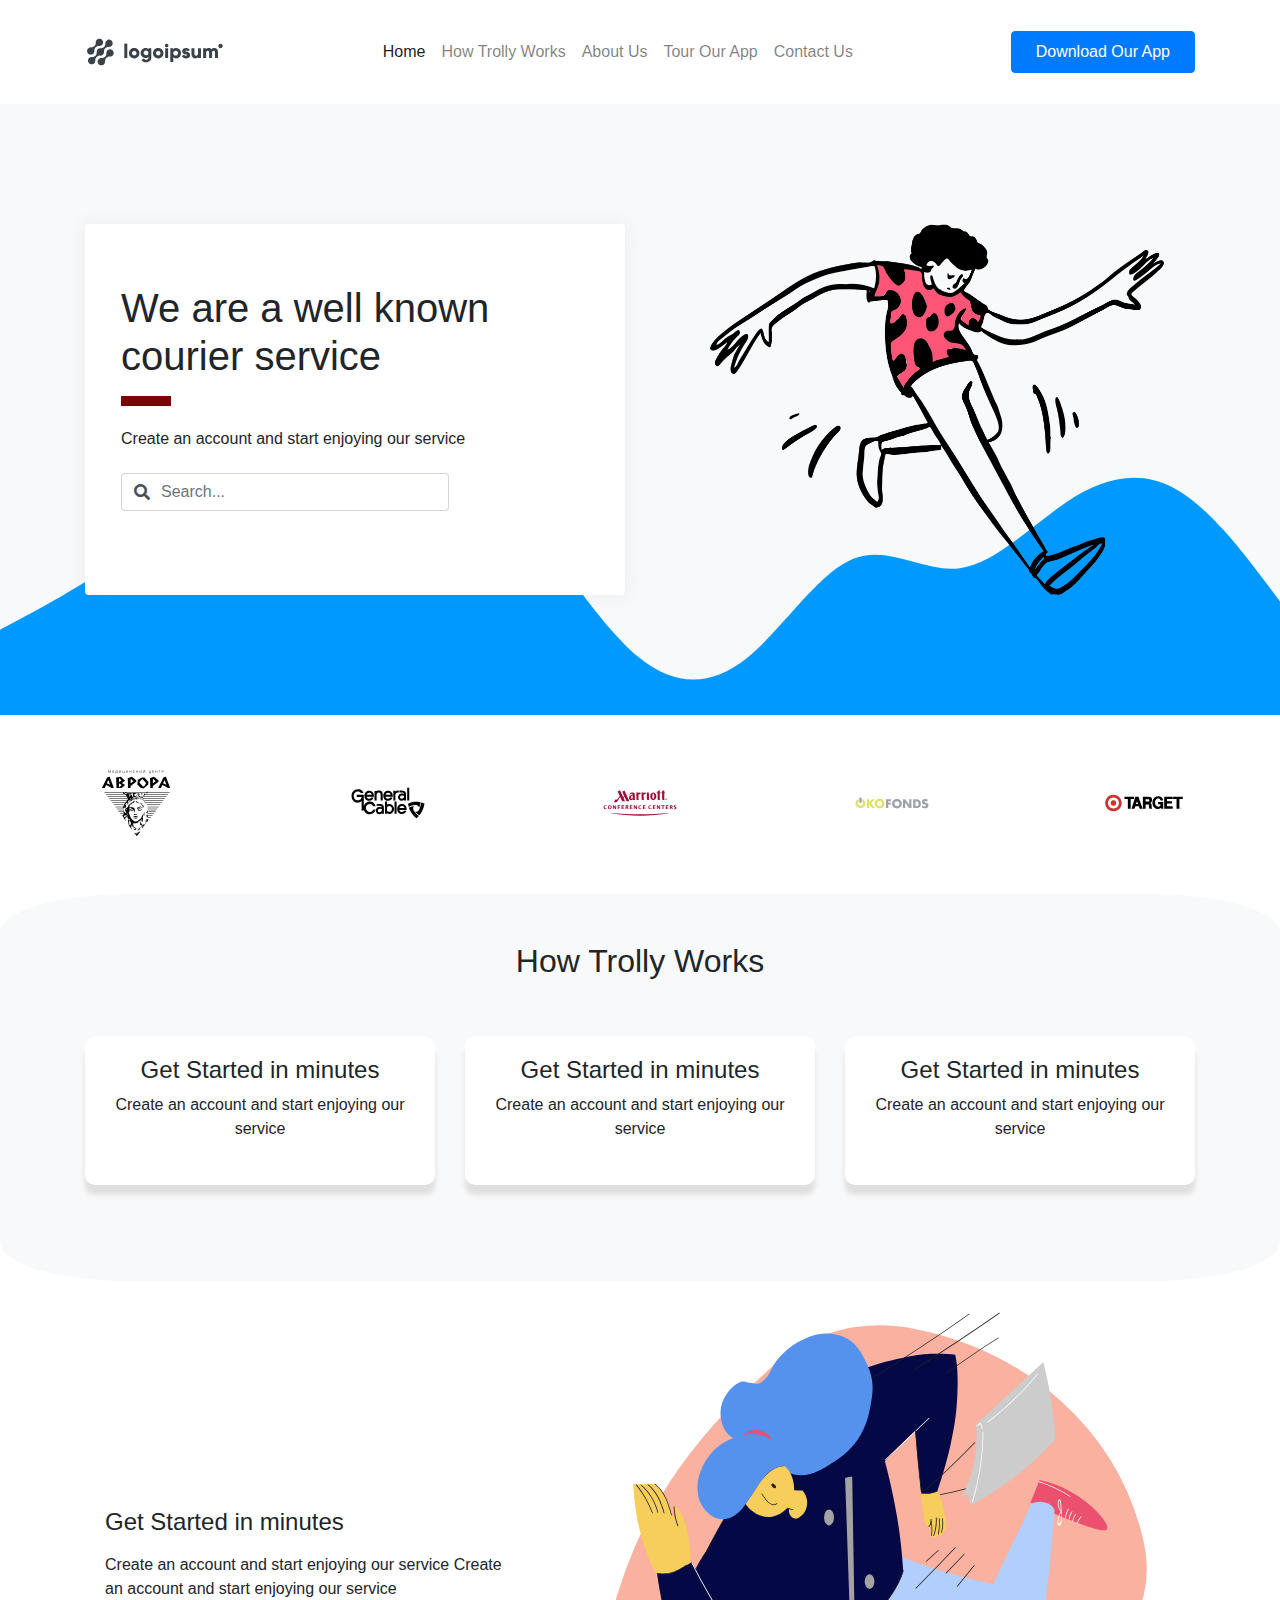
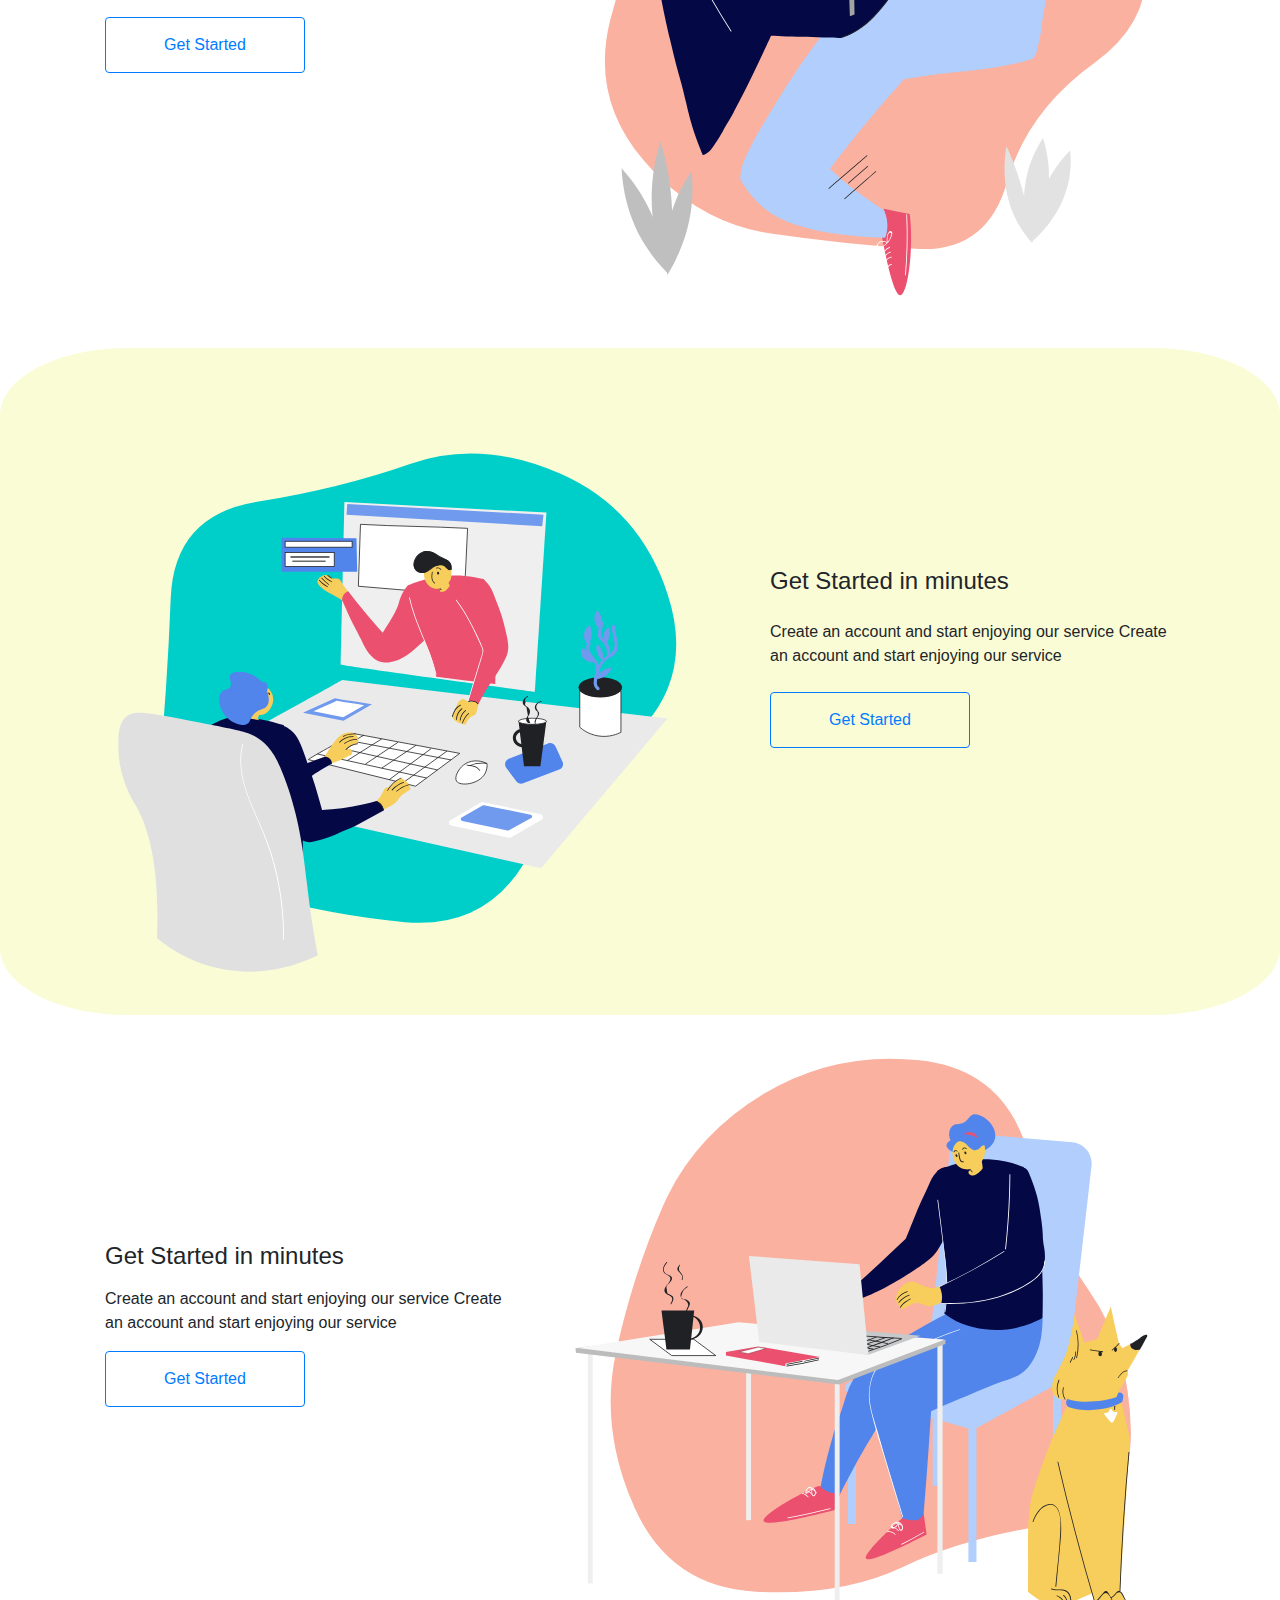
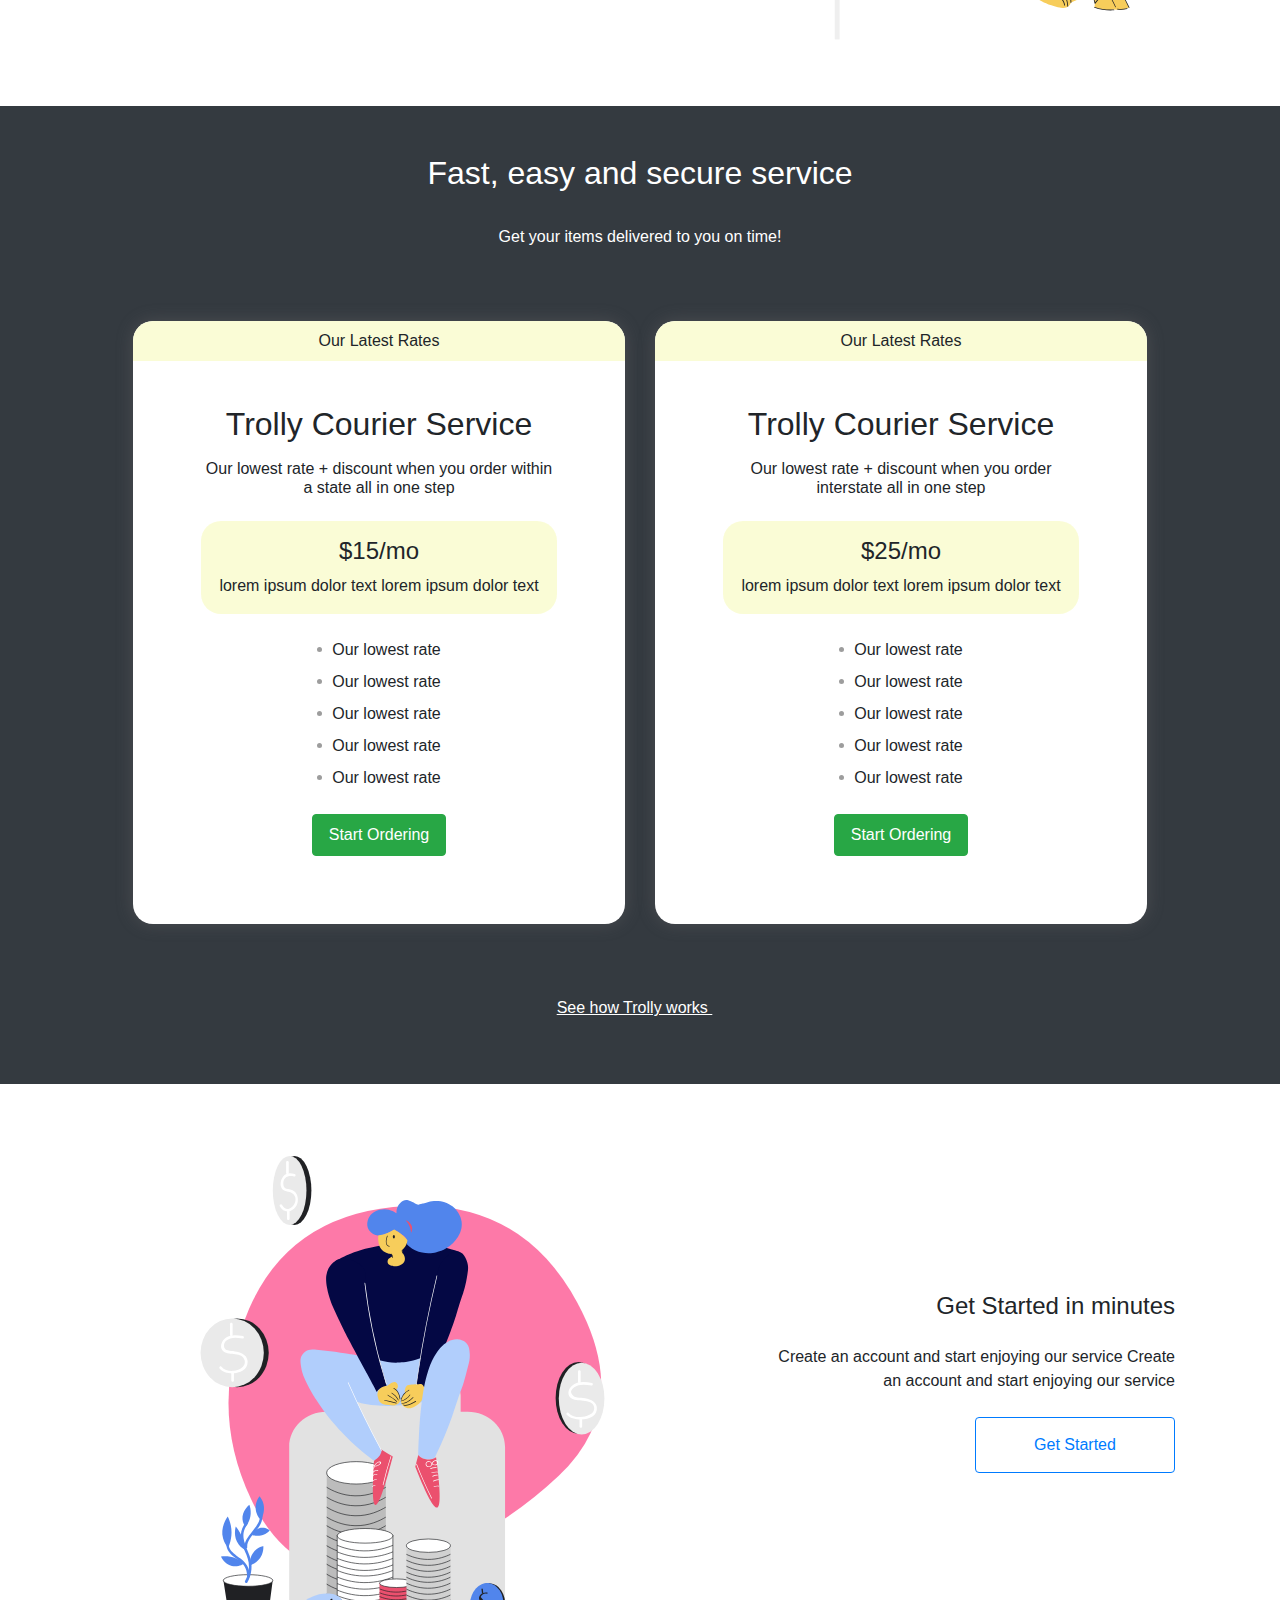
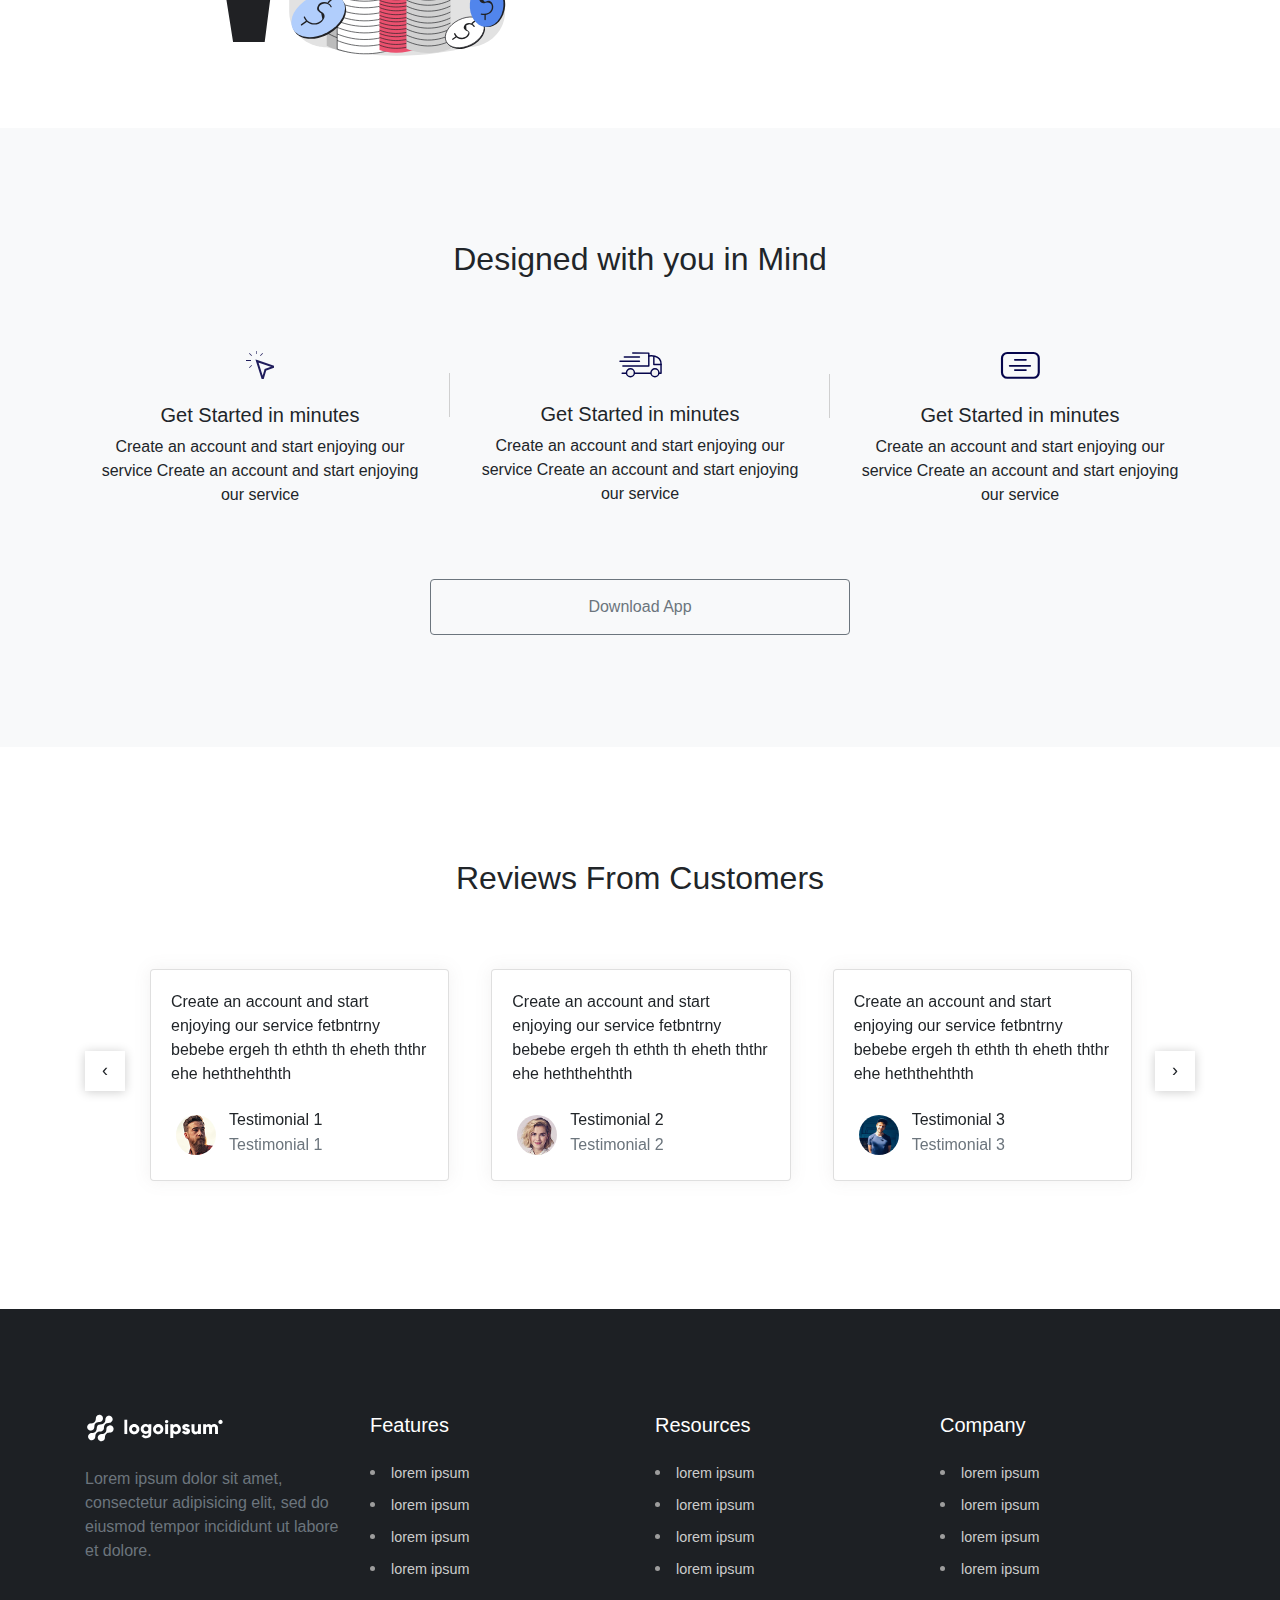
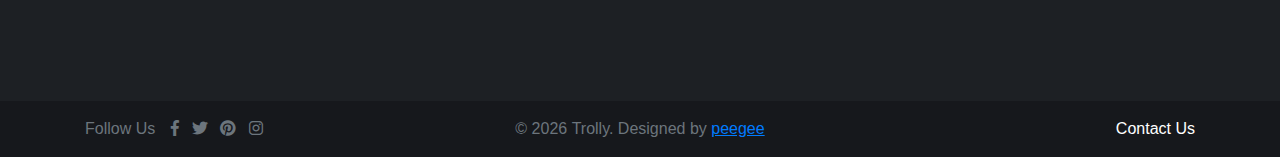
==== index.html @ 348a8e2a "first commit" ====
<!DOCTYPE html>
<html>
    <head>
        <title>
            Trolly
        </title>
        <link href="css/fontawesome5/css/all.css" type="text/css" rel="stylesheet">
        <link href="css/owl.carousel.css" type="text/css" rel="stylesheet">
        <link href="css/bootstrap/css/bootstrap.css" type="text/css" rel="stylesheet">
        <link href="css/style.css" type="text/css" rel="stylesheet">
        <style>




            section{
                padding: 7rem 0 7rem 0;
            }

            section.no-padding{
                padding: 7rem 0 7rem 0;
            }

            .no-padding-bottom{
                padding: 3rem 0 3rem 0;
            }

            .input-group-text{
                background: #fff;
                border-right: 0;
            }

            .input-group{
                width: 70%;
            }

            input[type='text']{
                border-left: 0;
                outline: none;
                padding-left: 0;
                
            }        
            input[type='text']:focus{
                box-shadow: none;
                outline: none;
                border-color: #ced4da;
            }       

            .lined{
                height: 10px;
                width: 50px;
                
                display: inline-block;
                background-color: rgb(121, 6, 6);
            }

            .info-bx .card{
                box-shadow: 0 10px 5px 0 rgb(130 122 122 / 20%);
                border-radius: 10px;
                /* box-shadow: 0 0 15px 0 rgb(29 25 0 / 20%); */
            }


            .sponsor-logo {
    width: 80px;
    height: 60px;
    border-radius: 50%;
    color: #fff;

    display: inline-block;
    text-align: center;
    line-height: 90px;
    position: relative;
    transition: all 0.5s;
}


.header-profile-user {
    height: 50px;
    width: 50px;
    background-color: rgba(255, 255, 255, 0.5);
    padding: 5px;
}

            .item-bx .item::after {
                content: "";
                height: 44px;
                width: 1px;
                position: absolute;
                right: 0;
                top: 22px;
                background-color: #d0d0d0;
            }

            .testimonial .card{
                box-shadow: 0 0 17px 0 rgb(130 122 122 / 10%);

            }


            .no-padding-everywhere{
                padding: 1rem 0 1rem 0;

            }




            .footer {
                background: #1d2024;
                padding: 6.5rem 0 0;
            }
            
            .bottom-footer{
                margin-top: 6.5rem;
                background: #16181c;

            }

            
            .footer .copyright{
                text-align: center;
                transition: all .2s ease;
            }

            .footer .copyright a{
                transition: all .2s ease;
                text-decoration: underline;

            }

            .bottom-footer .contact {
                text-align: right;
            }

            .bottom-footer .contact a {
                color: #fff;
            }

            .footer .footer-link {
                color: #ccc;
                position: relative;
                padding-left: 1rem;
                transition: all 0.3s;
                font-size: 0.9rem;
                font-weight: 300;
            }

            .footer .footer-link:hover {
                color: rgb(101, 221, 236);
                text-decoration: none;
                transition: all 0.3s;
            }

            .bottom-footer .social-link:hover{
                color: #fff;
                transition: all .2s ease;
            }

            .bottom-footer .social-link{
                transition: all .2s ease;
                color: #6c757d ;
            }

            .top-footer li:before {
                content: '';
                display: inline-block;
                width: 5px;
                height: 5px;
                border-radius: 50%;
                background-color: #9d9d9d;
                /* margin-right: 3px; */
                position: relative;
                bottom: 3px;
            }



                @media only screen and (max-width: 767px) {
                    section.no-padding{
                    padding: 5rem 0 5rem 0;
                } 

                .input-group{
                    width: 100%;
                }

                .bottom-footer .contact {
                    text-align: left;
                }

                .footer .copyright {
                    text-align: left;
                }

                
            }
            @media only screen and (max-width: 568px) {
                .item-bx .item::after {
                    content: none !important;
                }
            }


            .img-loop:hover{
                transform: scale(1.12) ;
                transition: all .3s ease;

            }

            /* .img-loop:hover img{
                box-shadow: 0 0 17px 0 rgb(130 122 122 / 10%);


            } */

            .img-loop{
                transition: all .3s ease;
            }


            .testimonial .owl-nav .owl-prev , 
            .testimonial .owl-nav .owl-next {    
                position: absolute;
    top: 50%;
    /* width: calc(var(--swiper-navigation-size) / 44 * 27); */
    /* height: var(--swiper-navigation-size); */
    /* margin-top: calc(0px - (var(--swiper-navigation-size) / 2)); */
    z-index: 10;
    cursor: pointer;
    display: flex;
    align-items: center;
    justify-content: center;
    /* color: var(--swiper-navigation-color, var(--swiper-theme-color)); */

            }


            .testimonial .owl-nav .owl-next span, .testimonial .owl-nav .owl-prev span {
    font-size: 18px;
}
.testimonial .owl-nav .owl-prev {
    left: 0px;
    transition: left 300ms ease-out;
}
.testimonial .owl-nav .owl-next {

    right: 0px;
    transition: right 300ms ease-out;


}

.testimonial .owl-nav .owl-prev , 
.testimonial .owl-nav .owl-next {
    top: 40%;
    margin-top: 0;
    background: #fff;
    height: 40px;
    width: 40px;
    z-index: 2;
    border: solid 1px #d0d0d0;
    border-radius: 2px solid #333;
    box-shadow:  0 1px 10px 0 rgba(0, 0, 0, 0.2);
    /* box-shadow: 0 0 17px 0 rgb(130 122 122 / 20%); */

}

.owl-carousel .owl-next:focus, 
.owl-carousel .owl-prev:focus{
    outline: none;
    border: 0;
}
.testimonial .owl-carousel .owl-nav button.owl-prev:focus span, 
.testimonial .owl-carousel .owl-nav button.owl-next:focus-visible span,  
.testimonial .owl-carousel button.owl-dot:focus {
    outline: none;
    border: 0;
}


            .arrow-link:hover span i {
              left: 10px;
              opacity: .7;
              }
            
            .arrow-link span i {
              -webkit-transition: .3s all ease;
              -o-transition: .3s all ease;
              transition: .3s all ease;
              position: relative;
              left: 0; 
              font-size: 12px;
              opacity: 0;
              /* justify-items:; */
	          }



              .h-14 {
                  
                  
    height: 3.5rem;
}
        </style>
    </head>
    <body >

        <nav class="navbar navbar-expand-lg navbar-light text-black z-10 py-2 transition-header ease-linear duration-300 absolute top-0 left-0 bg-white" id="ftco-navbar">
            <div class="container d-flex justify-content-between">
                <div>
                    <div class="">
                        <a href="index.html">
                            <img src="img/logo/logo1.svg" class="img-fluid">
                        </a>
                    </div>

                </div>
                
                <button class="navbar-toggler js-fh5co-nav-toggle fh5co-nav-toggle" type="button" data-toggle="collapse" data-target="#ftco-nav" aria-controls="ftco-nav" aria-expanded="false" aria-label="Toggle navigation">
                    <span class="fa fa-bars"></span>
                </button>
                <div class="collapse navbar-collapse " id="ftco-nav">
                   <!-- <div class="""> -->
                        <ul class="navbar-nav pt-3 pt-lg-0 mx-auto " >
                            <li class="nav-item w-full text-center py-2 lg:w-auto lg:ml-8 lg:text-left">
                                <a class="py-4 font-bold nav-link active" href="">Home</a>
                            </li>
                            <li class="nav-item w-full text-center py-2 lg:w-auto lg:ml-8 lg:text-left">
                                <a class="py-4 font-bold nav-link" href="">How Trolly Works</a>
                            </li>
                            <li class="nav-item w-full text-center py-2 lg:w-auto lg:ml-8 lg:text-left">
                                <a class="py-4 font-bold nav-link" href="about.html">About Us</a>
                            </li>
                            <li class="nav-item w-full text-center py-2 lg:w-auto lg:ml-8 lg:text-left">
                                <a class="py-4 font-bold nav-link" href="">Tour Our App</a>
                            </li>
                            <!-- <li class="nav-item w-full text-center py-2 lg:w-auto lg:ml-8 lg:text-left">
                                <a class="py-4 font-bold nav-link" href="https://peegee-twitter.netlify.app">Blog</a>
                            </li> -->
                            <li class="nav-item w-full text-center py-2 lg:w-auto lg:ml-8 lg:text-left">
                                <a class="py-4 font-bold nav-link" href="">Contact Us</a>
                            </li>
                        </ul>
                    <!-- </div>  -->
                    <div class="d-none d-lg-block" id="ftco-nav2">
                        <ul class="navbar-nav flex pt-3 pt-lg-0">
                           
                            <li class="nav-item w-full text-center py-2 lg:w-auto lg:ml-8 lg:text-left">
                                <a class="py-2 px-4 font-bold btn btn-primary" href="">Download Our App</a>
                            </li>
                            
                        
                        </ul>
                    </div>
                </div>
                
                
            </div>
        </nav>

        <section class="bg-light no-padding" style="background: url('img/wave1.svg') no-repeat center bottom;">
            <div class="container h-100" >
                <div class="row d-flex align-items-center justify-content-center ">
                    <div class="col-lg-6 col-md-7 col-sm-12 ">
                        <div class="card h-100 border-0 p-3" style="box-shadow: 0 0 17px 0 rgb(130 122 122 / 10%);  ">
                            <div class="card-body mb-5 ">
                                <h1 class="mt-4 mb-3">
                                    We are a well known courier service
                                </h1>
                                <span class="lined mb-3"></span>
                                <p class="mb-4 h6">
                                    Create an account and start enjoying our service
                                </p>
                                <form method="get" class="">
                                    <div class="input-group">
                                        <div class="input-group-prepend">
                                            <span class="input-group-text">
                                                <i class="fa fa-search"></i>
                                            </span>
                                        </div>
                                        <input type="text" class="form-control kt-quick-search__input" placeholder="Search...">
                                        <!-- <div class="input-group-append">
                                                <span class="input-group-text">
                                                <i class="fa fa-cancel kt-quick-search__close" style="display: none;"></i>
                                            </span> -->
                                    </div>
                                </form>
                            </div>
                        </div>
                    </div>
                    <div class="col-lg-6 col-md-5 col-sm-12 d-none d-lg-block">
                        <div class="pl-4">
                            <img src="img/groovy.png" class="img-fluid">
                        </div>
                    </div>
                </div>
            </div>
            <!-- <div class="wave">
                <img src="img/wave1.svg" class="img-fluid">
            </div> -->
        </section>

        <section class="no-padding-bottom">
            <div class="container-fluid">
                <div class="sponsor owl-carousel owl-theme text-center">

                    <div class="item">
                        <!-- <div class="card h-100 border-0"> -->
                            <!-- <div class="card-body "> -->
                                <div class="sponsor-logo mb-3">
                                    <img src="img/sponsor-logo/avrora-3.svg"  class="img-fluid">
                                </div>
                                <!-- <p class="mb-4">
                                    Create an account and start enjoying our service
                                </p> -->
                            <!-- </div> -->
                        <!-- </div>                     -->
                    </div>


                    <div class="item">
                        <div class="sponsor-logo mb-3">
                            <img src="img/sponsor-logo/general-cable.svg" class="img-fluid">
                        </div>
                    </div>
                    <div class="item">
                        <div class="sponsor-logo mb-3">
                            <img src="img/sponsor-logo/marriott-conference-centers-1.svg" class="img-fluid">
                        </div>
                    </div>
                    <div class="item">
                        <div class="sponsor-logo mb-3">
                            <img src="img/sponsor-logo/okofonds.svg" class="img-fluid">
                        </div>
                    </div>    
                    <div class="item">
                        <div class="sponsor-logo mb-3">
                            <img src="img/sponsor-logo/target-7.svg" class="img-fluid">
                        </div>
                    </div>    

                     
                </div>
            </div>
        </section>

        <!-- <div style="background-color: rgba(249, 252, 210, 0.906);"> -->
    <div class="bg-light" style="border-bottom-left-radius: 10%; border-top-left-radius: 10%; border-top-right-radius: 10%; border-bottom-right-radius: 10%;">

        
        <section class="no-padding-bottom info-bx" >
            <div class="container h-100">
                <div class="row d-flex align-items-center text-center justify-content-center">
                    <div class="col-12 mb-4 pb-4">
                        <h2>How Trolly Works</h2>
                    </div>
                </div>
                <div class="row d-flex align-items-center text-center justify-content-center">
                    <div class="col-lg-4 col-md-4 col-sm-12">
                        <div class="card mb-5 h-100 border-0">
                            <div class="card-body ">
                                <h4>
                                    Get Started in minutes
                                </h4>
                                <p class="mb-4">
                                    Create an account and start enjoying our service
                                </p>
                            </div>
                        </div>
                    </div>
                    <div class="col-lg-4 col-md-4 col-sm-12">
                        <div class="card mb-5 h-100 border-0">
                            <div class="card-body  ">
                                <h4>
                                    Get Started in minutes
                                </h4>
                                <p class="mb-4">
                                    Create an account and start enjoying our service
                                </p>
                            </div>
                        </div>
                    </div>
                    <div class="col-lg-4 col-md-4 col-sm-12">
                        <div class="card mb-5 h-100 border-0" >
                            <div class="card-body">
                                <h4>
                                    Get Started in minutes
                                </h4>
                                <p class="mb-4">
                                    Create an account and start enjoying our service
                                </p>
                            </div>
                        </div>
                    </div>
                    
                </div>

            </div>
        </section>
    </div>
        <!-- </div> -->

            <section class="no-padding-everywhere ">
                <div class="container h-100">
                    <div class="row  d-flex align-items-center text-left justify-content-center">
                        <div class="col-lg-5 col-md-5 col-sm-12 h-100 py-5 py-lg-0">
                            <!-- <div class=" ">
                                
                            </div> -->
                            <div class="card mb-5  border-0">
                                <div class="card-body ">
                                    <h4>
                                        Get Started in minutes
                                    </h4>
                                    <p class="my-3">
                                        Create an account and start enjoying our service
                                        Create an account and start enjoying our service
                                    </p>

                                    <a href="" class="btn btn-outline-primary h-14 d-flex justify-content-center align-items-center" style="width: 200px;">Get Started</a>
                                </div>
                            </div>
                        </div>
                        <div class="col-lg-7 col-md-7 col-sm-12 d-none d-md-block d-lg-block">
                            <div class="img-loop" style="background: url(img/blobs/blob_11-5-751986.svg)">
                                <img src="img/folder/flash sale colored .svg" class="img-fluid">
                            </div>
                        </div>
                    </div>
                </div>
            </section>

            <!-- <div style="background-color: rgba(249, 252, 210, 0.906); border-bottom-left-radius: 10%; border-bottom-right-radius: 10%; border-top-right-radius: 10%; border-top-left-radius: 10%; "> -->

                <section class="no-padding-everywhere" style="background-color: rgba(249, 252, 210, 0.906); border-bottom-left-radius: 10%; border-bottom-right-radius: 10%; border-top-right-radius: 10%; border-top-left-radius: 10%; ">
                    
                    <div class="container h-100">
                        <div class="row d-flex align-items-center text-left justify-content-center">
                            <div class="col-lg-7 col-md-7 col-sm-12 h-100 d-none d-md-block d-lg-block">
                                <div class="img-loop " style="background: url(img/blobs/blob_10-6-385719.svg)">
                                    <img src="img/folder/custmer-support-colored.svg" class="img-fluid">
                                </div>
                            </div>
                            <div class="col-lg-5 col-md-5 col-sm-12 d-flex align-items-center text-left justify-content-end pt-lg-0 pt-5">
                                <div class="card mb-5  border-0" style="background: transparent;">
                                    <div class="card-body ">
                                        <h4>
                                            Get Started in minutes
                                        </h4>
                                        <p class="my-4">
                                            Create an account and start enjoying our service
                                            Create an account and start enjoying our service
                                        </p>
                                        <a href="" class="btn btn-outline-primary h-14 d-flex justify-content-center align-items-center" style="width: 200px;">Get Started</a>
                                    </div>
                                </div>
                            </div>
                        </div>
                    </div>
                </section>
            <!-- </div> -->
        

        <section class="no-padding-everywhere">
            <div class="container pb-4 h-100">
                <div class="row d-flex align-items-center text-left justify-content-center">
                    <div class="col-lg-5 col-md-5 col-sm-12 h-100  py-5 py-lg-0">
                        <div class="card mb-5  border-0">
                            <div class="card-body ">
                                <h4>
                                    Get Started in minutes
                                </h4>
                                <p class="my-3">
                                    Create an account and start enjoying our service
                                    Create an account and start enjoying our service
                                </p>

                                <a href="" class="btn btn-outline-primary h-14 d-flex justify-content-center align-items-center" style="width: 200px;">Get Started</a>
                            </div>
                        </div>
                    </div>
                    <div class="col-lg-7 col-md-7 col-sm-12 d-none d-md-block d-lg-block">
            
                        <div class="img-loop" style="background: url(img/blobs/blob_11-6-4.svg)">
                            <img src="img/folder/security colored.svg" class="img-fluid">
                        </div>
                    </div>
                </div>
            </div>
        </section>
        <!-- style="background: url('img/wave.svg') no-repeat center top; -->
        
        <section class="bg-dark no-padding-bottom tr-csad" >
            <div class="container h-100">
                <div class="row d-flex align-items-center text-center text-white justify-content-center pb-5 mb-2">
                    <div class="col-12 pb-3 mb-2">
                        <h2>Fast, easy and secure service</h2>
                    </div>
                    <div class="col-12">
                        <p>Get your items delivered to you on time!</p>
                    </div>
                </div>

                <div class="row d-flex align-items-center justify-content-center px-lg-5 px-0">
                    <div class="col-lg-6 col-md-7 col-sm-12 mb-5 ">
                        <div class="card h-100 border-0 tr-card" style="box-shadow: 0 0 17px 0 rgb(130 122 122 / 30%);  ">
                            <p class="text-center py-2 mx-0">Our Latest Rates</p>

                            <div class="card-body mb-5 ">
                                <div class="px-5"> 
                                    <div class="text-center">
                                        <h2 class="mt-2 mb-3">
                                            Trolly Courier Service
                                        </h2>
                                        <p class="mb-4 h6">
                                            Our lowest rate + discount when you order within a state all in one step
                                        </p>
                                    </div>

                                    <div class="text-center px-3 py-2 " style="background-color: rgba(249, 252, 210, 0.906); border-radius: 20px;">
                                        <h4 class="pt-2">$15/mo</h4>
                                        <p class="mb-0 pb-2">lorem ipsum dolor text lorem ipsum dolor text </p>
                                    </div>

                                    <div>
                                        <ul class="text-center list-unstyled my-4">
                                            <li class="mb-2">Our lowest rate</li>
                                            <li class="mb-2">Our lowest rate</li>
                                            <li class="mb-2">Our lowest rate</li>
                                            <li class="mb-2">Our lowest rate</li>
                                            <li class="mb-2">Our lowest rate</li>
                                        </ul>
                                    </div>

                                    <div class="d-flex align-items-center justify-content-center">
                                        <a href="" class="text-center btn btn-success px-3 py-2">Start Ordering</a>
                                    </div>
                                </div>
                            </div>
                        </div>
                    </div>
                    <div class="col-lg-6 col-md-7 col-sm-12 mb-5 ">
                        <div class="card border-0  tr-card" style="box-shadow: 0 0 17px 0 rgb(130 122 122 / 30%);  ">
                            <p class="text-center py-2">Our Latest Rates</p>

                            <div class="card-body mb-5 ">

                                <div class="px-5"> 
                                    <div class="text-center">
                                        <h2 class="mt-2 mb-3">
                                            Trolly Courier Service
                                        </h2>
                                        <p class="mb-4 h6">
                                            Our lowest rate + discount when you order interstate all in one step
                                        </p>
                                    </div>

                                    <div class="text-center px-3 py-2" style="background-color: rgba(249, 252, 210, 0.906); border-radius: 20px;">
                                        <h4 class="pt-2">$25/mo</h4>
                                        <p class="mb-0 pb-2">lorem ipsum dolor text lorem ipsum dolor text </p>
                                    </div>

                                    <div class="mb-3">
                                        <ul class="text-center list-unstyled my-4">
                                            <li class="mb-2">Our lowest rate</li>
                                            <li class="mb-2">Our lowest rate</li>
                                            <li class="mb-2">Our lowest rate</li>
                                            <li class="mb-2">Our lowest rate</li>
                                            <li class="mb-2">Our lowest rate</li>
                                        </ul>
                                    </div>

                                    <div class="d-flex align-items-center justify-content-center ">
                                        <a href="" class="text-center btn btn-success px-3 py-2">Start Ordering</a>
                                    </div>
                                </div>
                                


                            </div>
                        </div>
                    </div>
                </div>

                <div class="row d-flex align-items-center text-center text-white justify-content-center">
                    <div class="col-12 mt-4">
                        <p>
                            <a href="" class="text-white arrow-link" style="text-decoration: underline;">See how Trolly works
                                <span>
                                    <i class="fa fa-arrow-right mini-icon"></i>
                                </span>
                            </a>  
                        </p>
                    </div>
                </div>
            </div>
        </section>

        <section class="bg-white no-padding-bottom ">
            <div class="container py-4 h-100">
                <div class="row d-flex align-items-center text-right justify-content-center">
                    <div class="col-lg-7 col-md-7 col-sm-12 h-100 d-none d-md-block d-lg-block">
                        <div class="img-loop"  style="background: url(img/blobs/blob_6-6-751986.svg) no-repeat center center "> 
                            <img src="img/folder/save money colored.svg" class="img-fluid" style="height: 500px; width: 100%;" >
                        </div>
                    </div>
                    <div class="col-lg-5 col-md-5 col-sm-12">

                        <div class="card mb-5  border-0">
                            <div class="card-body ">
                                <h4>
                                    Get Started in minutes
                                </h4>
                                <p class="my-4">
                                    Create an account and start enjoying our service Create an account and start enjoying our service
                                </p>
                                <a href="" class="btn btn-outline-primary h-14 d-flex ml-auto justify-content-center align-items-center" style="width: 200px;">Get Started</a>

                            </div>
                        </div>
                    </div>
                </div>
            </div>
        </section>


        <section class="bg-light info-bx item-bx">
            <div class="container h-100">
                <div class="row d-flex align-items-center text-center justify-content-center">
                    <div class="col-12 mb-4 pb-2 pb-lg-4">
                        <h2>Designed with you in Mind</h2>
                    </div>
                </div>
                <div class="row pt-3 d-flex align-items-center text-center justify-content-center">
                    <div class="col-lg-4 col-md-4 col-sm-4">
                        <div class="px-3 px-lg-3 item mb-5 mb-lg-0 h-100 border-0">
                                <div class="mb-4">
                                    <img src="img/desktop.dam.svg">
                                    <!-- <i class="fa fa-key"></i> -->

                                </div>
                                <h5>
                                    Get Started in minutes
                                </h5>
                                <p class="mb-4">
                                    Create an account and start enjoying our service 
                                    Create an account and start enjoying our service 
                                </p>
                        </div>
                    </div>
                    <div class="col-lg-4 col-md-4 col-sm-4">
                        <div class="px-3 px-lg-3 item mb-5 mb-lg-0 h-100 border-0">
                            <div class="mb-4">
                                <img src="img/home-delivery-icon.svg">
                            </div>                                
                            <h5>
                                Get Started in minutes
                            </h5>
                            <p class="mb-4">
                                Create an account and start enjoying our service 
                                Create an account and start enjoying our service 
                            </p>
                        </div>
                    </div>
                    <div class="col-lg-4 col-md-4 col-sm-4">
                        <div class="px-3 px-lg-3 mb-5 mb-lg-0 h-100 border-0" >
                            <div class="mb-4">
                                <img src="img/advantage-card-icon.svg">
                            </div>
                            <h5>
                                Get Started in minutes
                            </h5>
                            <p class="mb-4">
                                Create an account and start enjoying our service 
                                Create an account and start enjoying our service 
                            </p>
                        </div>
                    </div>
                </div>
                <div class="row d-flex align-items-center text-center justify-content-center">
                    <div class="col-12 mt-4 pt-4 ">
                        <a href="" class=" btn btn-outline-secondary px-4 py-2 mx-auto h-14 d-flex align-items-center justify-content-center" style="max-width: 420px; width: 420px;">Download App</a>
                    </div>
                </div>
            </div>
        </section>
        
        <section class="bg-white">
            <div class="container">
                <div class="row d-flex align-items-center text-center justify-content-center">
                    <div class="col-12 mb-4 pb-4">
                        <h2>Reviews From Customers</h2>
                    </div>
                </div>
                <div class="testimonial owl-carousel owl-theme px-5 ">
                    <div class="item p-3">
                        <div class="card h-100">
                            <div class="card-body ">
                                <p class="mb-4">
                                    Create an account and start enjoying our service fetbntrny 
                                    bebebe ergeh th ethth th eheth ththr ehe heththehthth
                                </p>
                            <div class="d-flex d-inline-block">
                                <div>
                                    <img  class="rounded-circle header-profile-user img-fluid" src="img/users/user4.jpg"  />

                                </div>
                                    <div class="ml-2">
                                       <p class="mb-1 h6">
                                            Testimonial 1
                                       </p>
                                        <span class="text-muted">
                                            Testimonial 1
                                        </span> 
                                    </div>
                                </div>


                            </div>
                        </div>                      
                    </div>

                    <div class="item p-3">

                        <div class="card h-100">
                            <div class="card-body ">
                                <p class="mb-4">
                                    Create an account and start enjoying our service fetbntrny 
                                    bebebe ergeh th ethth th eheth ththr ehe heththehthth
                                </p>
                            <div class="d-flex d-inline-block">
                                <div>
                                    <img  class="rounded-circle header-profile-user img-fluid" src="img/users/avatar-4.jpg"  />

                                </div>
                                    <div class="ml-2">
                                        <p class="mb-1 h6">
                                            Testimonial 2
                                        </p>
                                        <span class="text-muted">
                                            Testimonial 2
                                        </span> 
                                    </div>
                                </div>


                            </div>
                        </div>                         
                    </div>


                    <div class="item p-3">
                        <div class="card h-100">
                            <div class="card-body ">
                                <p class="mb-4">
                                    Create an account and start enjoying our service fetbntrny 
                                    bebebe ergeh th ethth th eheth ththr ehe heththehthth
                                </p>
                            <div class="d-flex d-inline-block">
                                <div>
                                    <img  class="rounded-circle header-profile-user img-fluid" src="img/users/avatar-3.jpg"  />

                                </div>
                                    <div class="ml-2">
                                        <p class="mb-1 h6">
                                            Testimonial 3
                                        </p>
                                        <span class="text-muted">
                                            Testimonial 3
                                        </span> 
                                    </div>
                                </div>


                            </div>
                        </div>                    
                    </div>
                    <div class="item p-3">
                        <div class="card h-100">
                            <div class="card-body ">
                                <p class="mb-4">
                                    Create an account and start enjoying our service fetbntrny 
                                    bebebe ergeh th ethth th eheth ththr ehe heththehthth
                                </p>
                            <div class="d-flex d-inline-block">
                                <div>
                                    <img  class="rounded-circle header-profile-user img-fluid" src="img/users/100_14.jpg"  />

                                </div>
                                    <div class="ml-2">
                                        <p class="mb-1 h6">
                                            Testimonial 4
                                        </p>
                                        <span class="text-muted">
                                            Testimonial 4
                                        </span> 
                                    </div>
                                </div>


                            </div>
                        </div>                          
                        <!-- <div class="card h-100 text-center">
                            <div class="card-body ">
                                <h4>
                                    Testimonial 4
                                </h4>
                                <p class="mb-4">
                                    Create an account and start enjoying our service
                                </p>
                            </div>
                        </div>                     -->
                    </div>
                    <div class="item p-3">
                        <div class="card h-100">
                            <div class="card-body ">
                                <p class="mb-4">
                                    Create an account and start enjoying our service fetbntrny 
                                    bebebe ergeh th ethth th eheth ththr ehe heththehthth
                                </p>
                            <div class="d-flex d-inline-block">
                                <div>
                                    <img  class="rounded-circle header-profile-user img-fluid" src="img/users/avatar-2.jpg"  />

                                </div>
                                    <div class="ml-2">
                                        <p class="mb-1 h6">
                                            Testimonial 5
                                        </p>
                                        <span class="text-muted">
                                            Testimonial 5
                                        </span> 
                                    </div>
                                </div>


                            </div>
                        </div>                    
                    </div>    
                </div>
            </div>
        </section>
        

        <footer class="footer">
            <div class="container">
                <div class="top-footer">
                    <div class="row">
                        <div class="col-lg-3 col-md-3 col-sm-12 mb-4 mb-lg-0">
                            <div class="mb-4 text-white">
                                <img src="img/logo/logo-white.svg" class="img-fluid">
                            </div>
                            <p class="text-muted text-small">
                                Lorem ipsum dolor sit amet, consectetur adipisicing elit, sed do eiusmod tempor incididunt ut labore et dolore.
                            </p>
                        </div>
                        <div class="col-lg-3 col-md-3 col-sm-12 mb-4 mb-lg-0">
                            <h2 class="h5 text-white mb-4">Features</h2>
                            <ul class="list-unstyled d-inline-block mb-0">
                                <li class="mb-2"><a href="" class="footer-link">lorem ipsum</a></li>
                                <li class="mb-2"><a href="" class="footer-link">lorem ipsum</a></li>
                                <li class="mb-2"><a href="" class="footer-link">lorem ipsum</a></li>
                                <li><a href="" class="footer-link">lorem ipsum</a></li>
                            </ul>
                        </div>
                        <div class="col-lg-3 col-md-3 col-sm-12 mb-4 mb-lg-0">
                            <h2 class="h5 text-white mb-4">Resources</h2>
                            <ul class="list-unstyled d-inline-block mb-0">
                                <li class="mb-2"><a href="" class="footer-link">lorem ipsum</a></li>
                                <li class="mb-2"><a href="" class="footer-link">lorem ipsum</a></li>
                                <li class="mb-2"><a href="" class="footer-link">lorem ipsum</a></li>
                                <li><a href="" class="footer-link">lorem ipsum</a></li>
                            </ul>
                        </div>
                        <div class="col-lg-3 col-md-3 col-sm-12 mb-4 mb-lg-0">
                            <h2 class="h5 text-white mb-4">Company</h2>
                            <ul class="list-unstyled d-inline-block ">
                                <li class="mb-2"><a href="" class="footer-link">lorem ipsum</a></li>
                                <li class="mb-2"><a href="" class="footer-link">lorem ipsum</a></li>
                                <li class="mb-2"><a href="" class="footer-link">lorem ipsum</a></li>
                                <li><a href="" class="footer-link">lorem ipsum</a></li>
                            </ul>
                        </div>
                    </div>
                </div>
            </div>
            <div class="bottom-footer">
                <div class="container text-muted py-3">
                    <div class="row">
                        <div class="col-lg-4 col-md-4 d-flex d-inline-block">
                            Follow Us
                            <ul class="list-inline ml-3 mb-0">
                                <li class="list-inline-item"><a class="social-link" href="#"><i class="fab fa-facebook-f"></i></a></li>
                                <li class="list-inline-item"><a class="social-link" href="#"><i class="fab fa-twitter"></i></a></li>
                                <li class="list-inline-item"><a class="social-link" href="#"><i class="fab fa-pinterest"></i></a></li>
                                <li class="list-inline-item"><a class="social-link" href="#"><i class="fab fa-instagram"></i></a></li>
                            </ul>
                        </div>
                        <div class="col-lg-4 col-md-6">
                            <p class=" copyright py-4 py-md-0 py-lg-0 mb-0">&copy; <script>document.write(new Date().getFullYear());</script>&nbsp;Trolly. Designed by <a href="https://peegee.netlify.app">peegee</a></p>
                        </div>
                        <div class="col-lg-4 col-md-2 contact ">
                            <a href="" class="">Contact Us</a>
                        </div>
                    </div>

                </div>
            </div>
        </footer>



        <script src="js/jquery.min.js"></script>
        <script src="js/popper.min.js"></script>
        <script src="js/bootstrap.min.js"></script>
        <script src="js/owl.carousel.js"></script>

        <script src="js/main.js"></script>



    </body>
</html>
---- css/style.css ----
.tr-csad .tr-card{
    transition: 0.3s ease;
}


.tr-csad .tr-card{
    border-radius: 20px;
}

.tr-csad .tr-card > p{
    border-top-right-radius: 20px;
    border-top-left-radius: 20px;
    background-color: rgba(249, 252, 210, 0.906)
}



.tr-csad .tr-card li:before{
    content: '';
    display: inline-block;
    width: 5px;
    height: 5px;
    border-radius: 50%;
    background-color: #9d9d9d;
    margin-right: 10px;
    position: relative;
    bottom: 3px;
}

.tr-csad .tr-card:hover{
    transform: scale(1.02) ;
    transition: transform 0.3s ease;
}
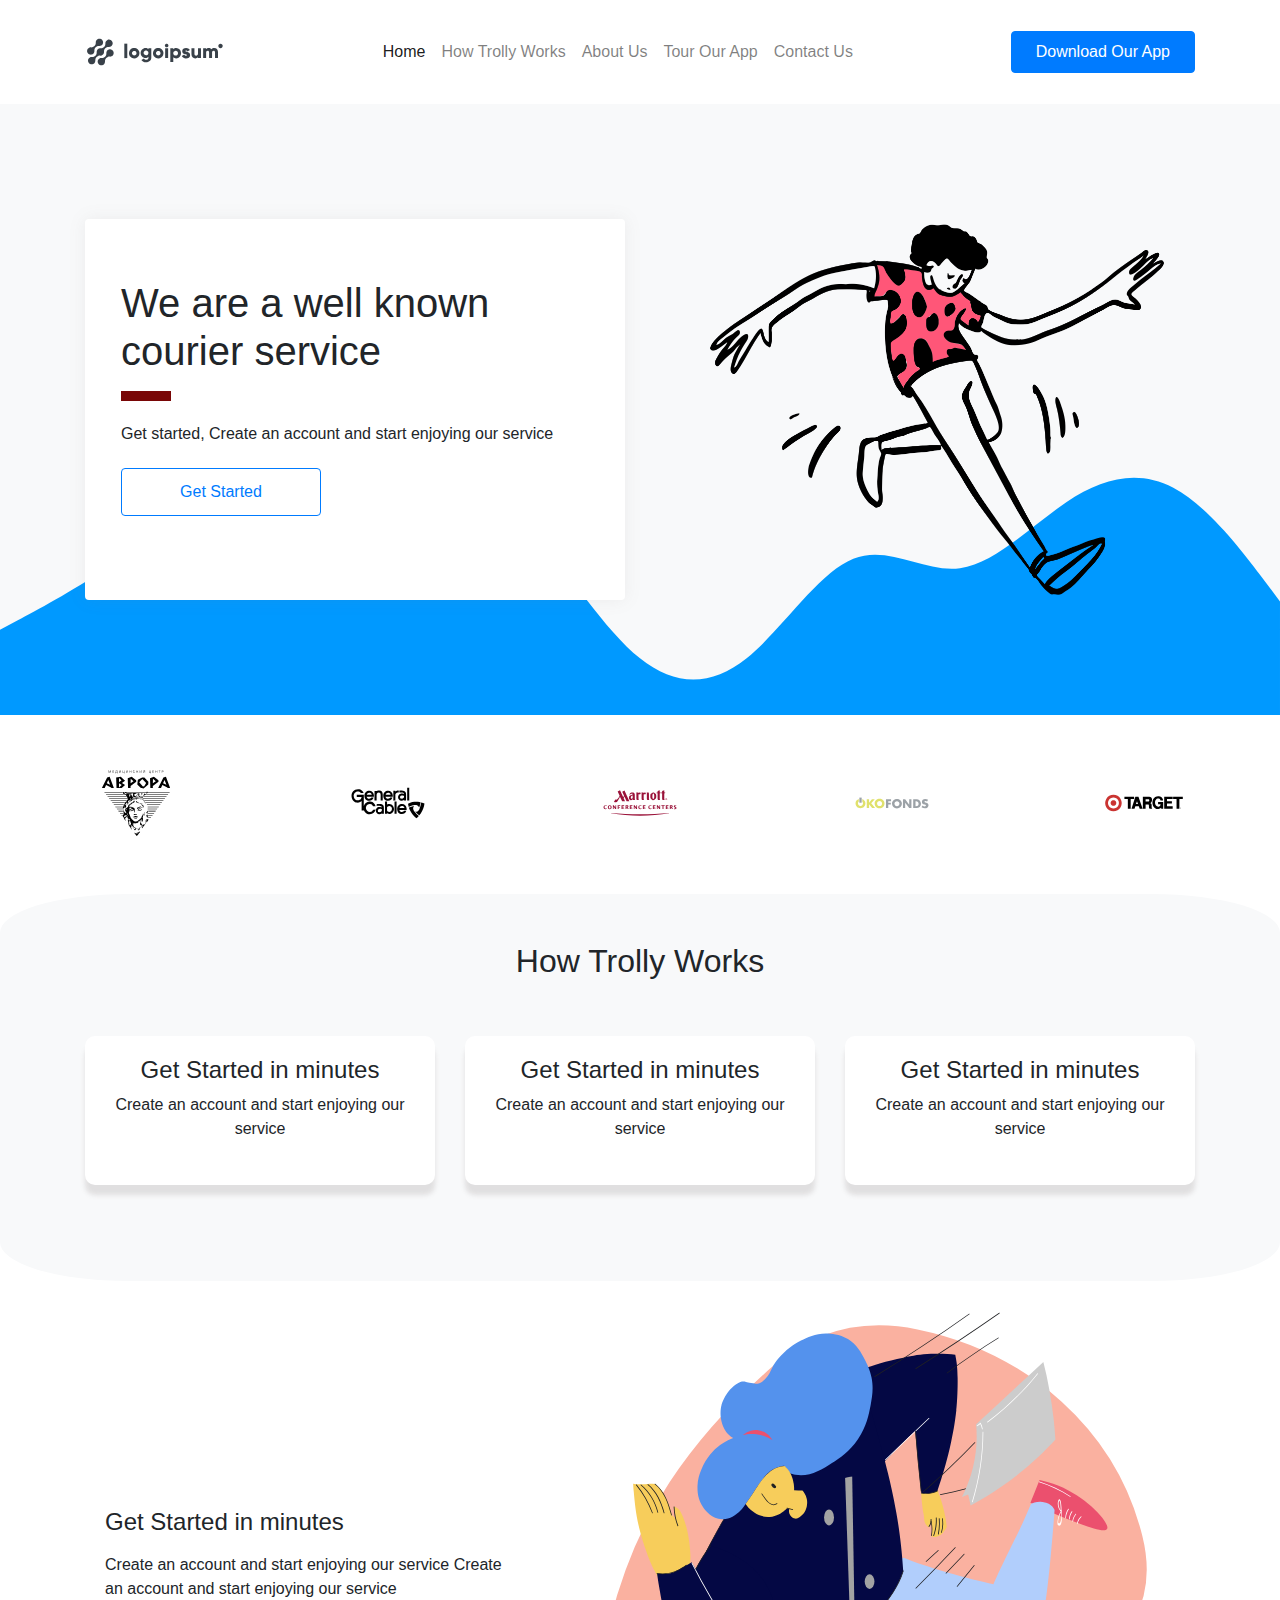
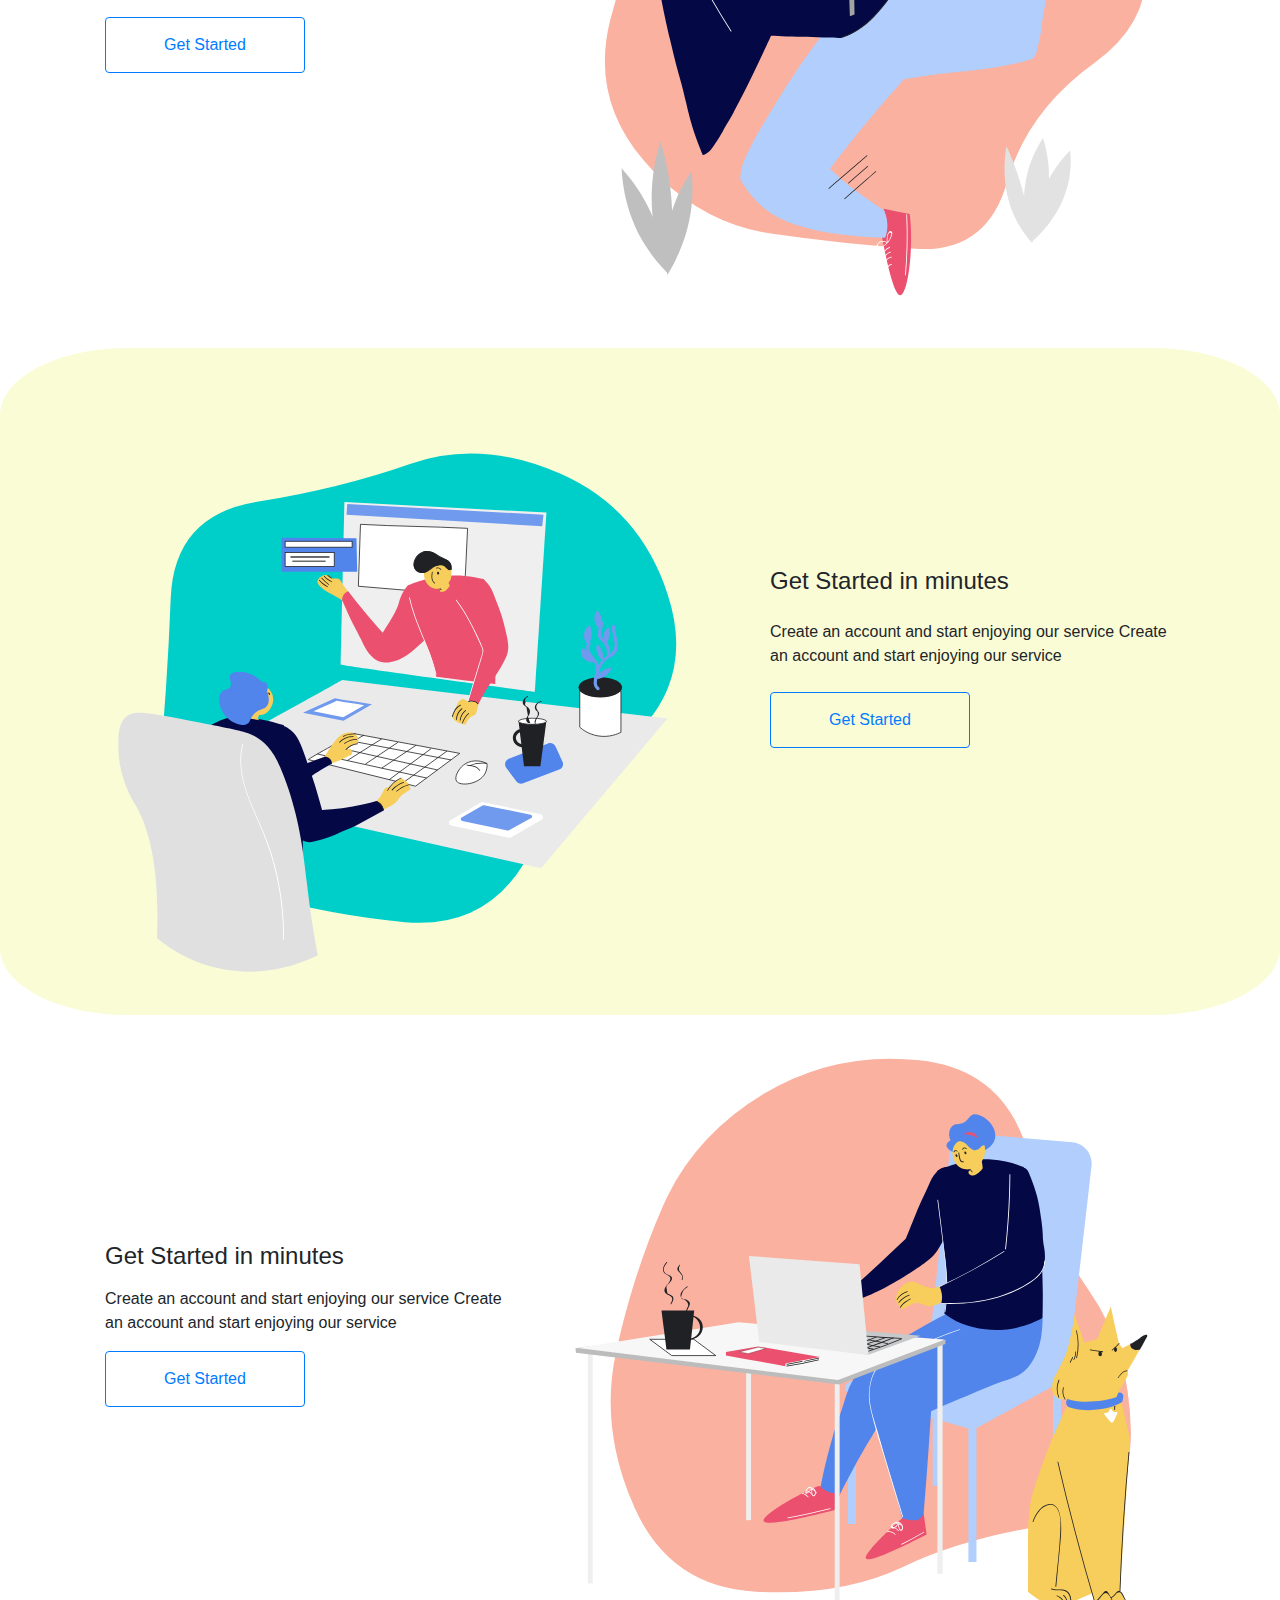
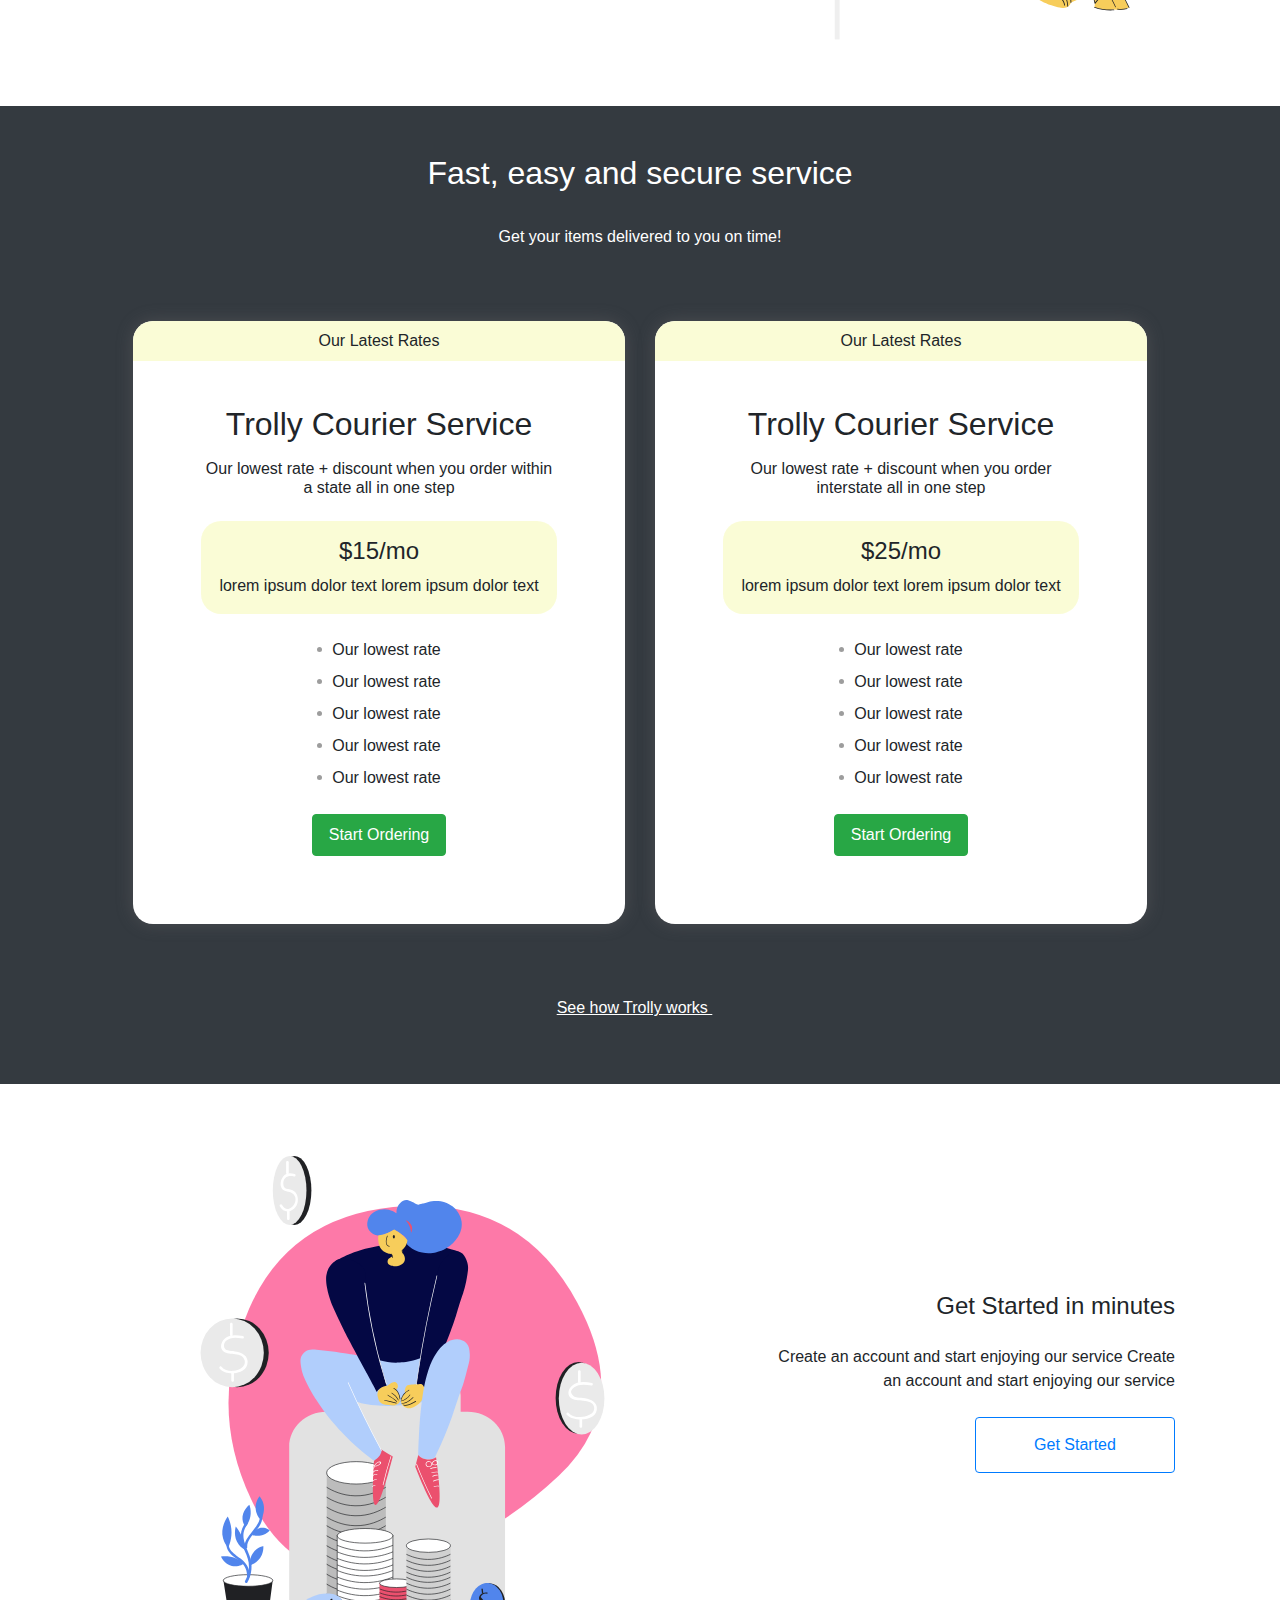
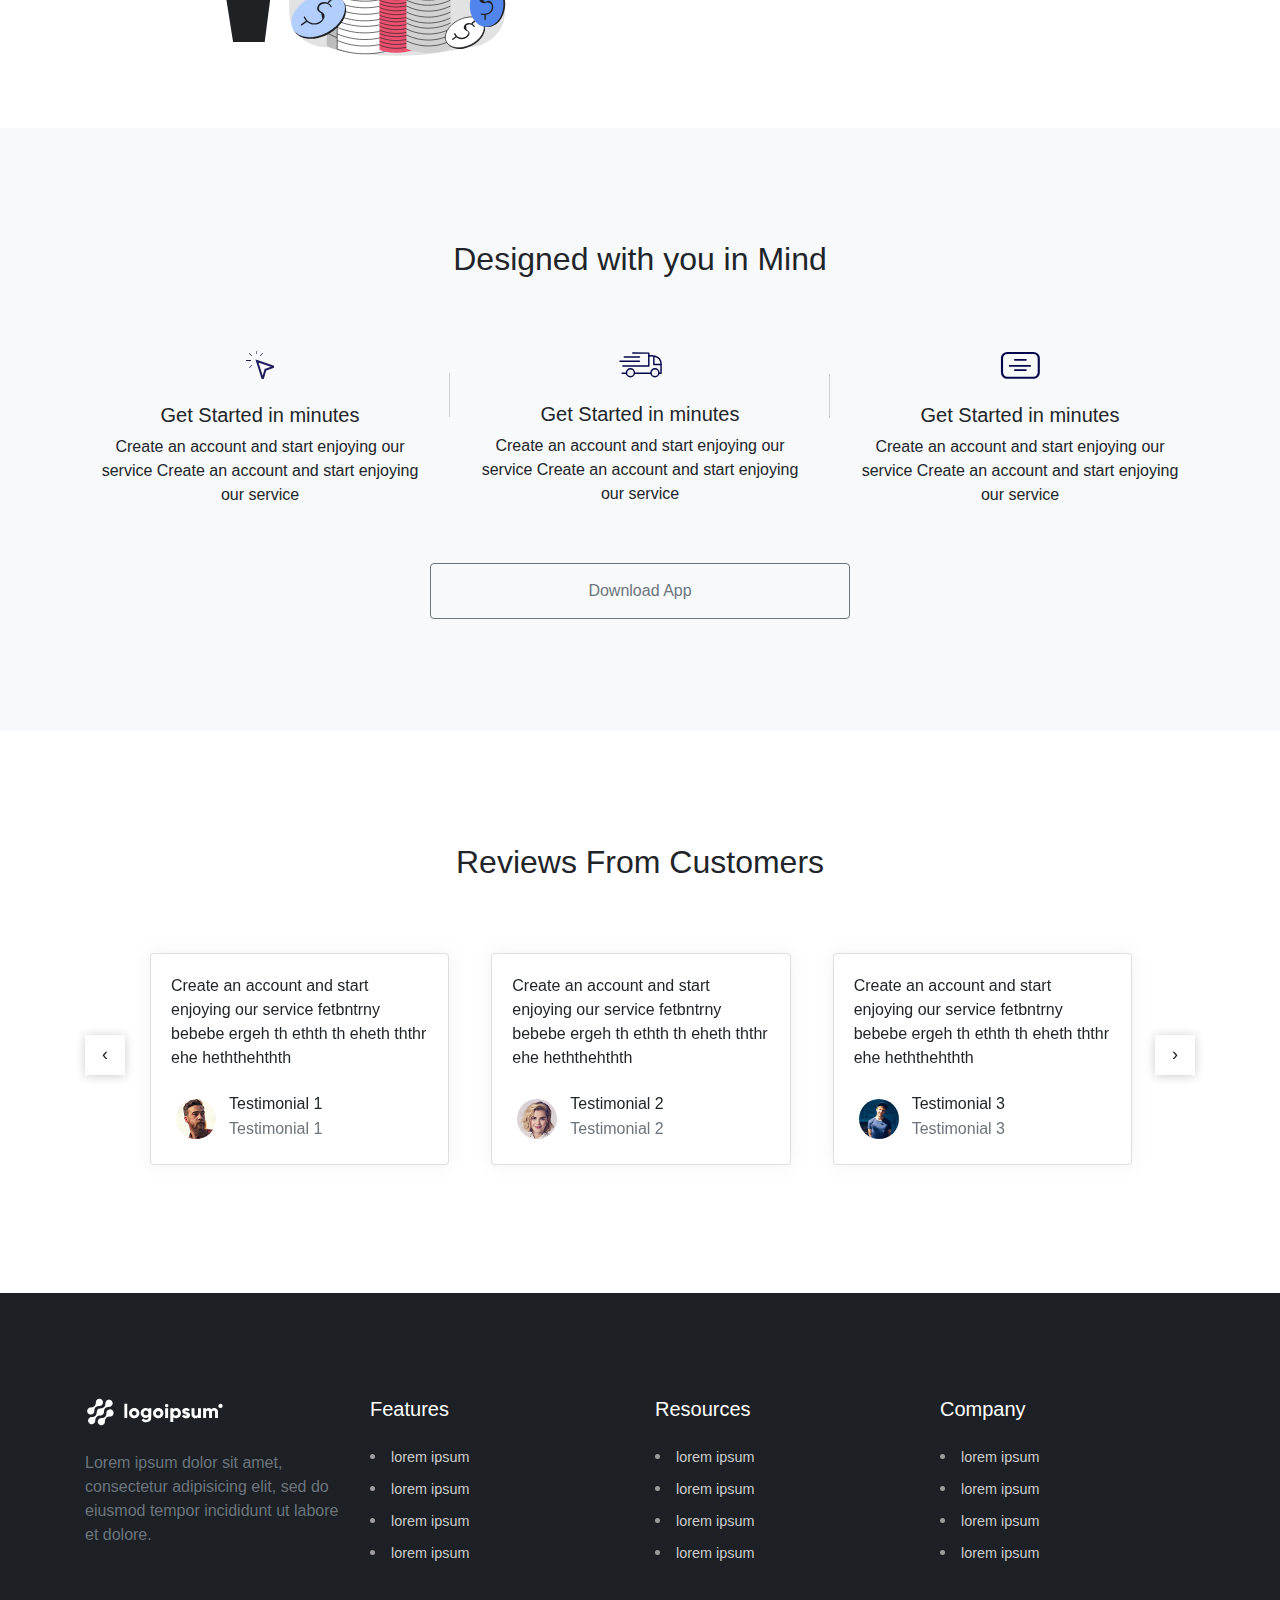
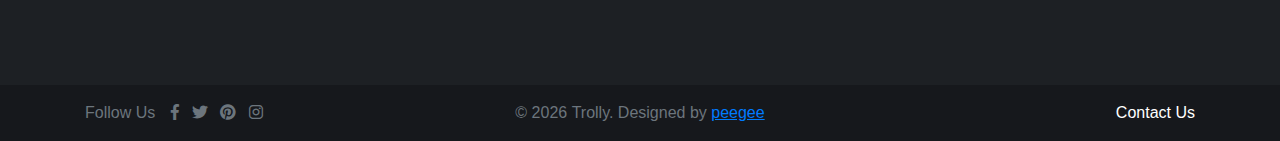
==== commit e9aac963: "first commit" ====
--- a/index.html
+++ b/index.html
@@ -4,13 +4,22 @@
         <title>
             Trolly
         </title>
+
+        <meta charset="utf-8">
+        <meta name="viewport" content="width=device-width, initial-scale=1, shrink-to-fit=no">
+        <meta name="description" content="">
+        <meta name="robots" content="all,follow">
+
+
         <link href="css/fontawesome5/css/all.css" type="text/css" rel="stylesheet">
         <link href="css/owl.carousel.css" type="text/css" rel="stylesheet">
         <link href="css/bootstrap/css/bootstrap.css" type="text/css" rel="stylesheet">
         <link href="css/style.css" type="text/css" rel="stylesheet">
         <style>
 
-
+.hero .btn{
+    width: 200px;
+}
 
 
             section{
@@ -191,6 +200,10 @@
 
                 .footer .copyright {
                     text-align: left;
+                }
+
+                .hero .btn{
+                    width: 200px;
                 }
 
                 
@@ -298,10 +311,12 @@
 
 
               .h-14 {
-                  
-                  
-    height: 3.5rem;
-}
+                    height: 3.5rem;
+                }
+
+              .h-12 {
+                    height: 3rem;
+                }
         </style>
     </head>
     <body >
@@ -359,20 +374,25 @@
             </div>
         </nav>
 
-        <section class="bg-light no-padding" style="background: url('img/wave1.svg') no-repeat center bottom;">
+        <section class="bg-light no-padding hero" style="background: url('img/wave1.svg') no-repeat center bottom;">
             <div class="container h-100" >
                 <div class="row d-flex align-items-center justify-content-center ">
                     <div class="col-lg-6 col-md-7 col-sm-12 ">
-                        <div class="card h-100 border-0 p-3" style="box-shadow: 0 0 17px 0 rgb(130 122 122 / 10%);  ">
+                        <div class="card h-100 border-0 p-3 p-lg-3" style="box-shadow: 0 0 17px 0 rgb(130 122 122 / 10%);  ">
                             <div class="card-body mb-5 ">
                                 <h1 class="mt-4 mb-3">
                                     We are a well known courier service
                                 </h1>
                                 <span class="lined mb-3"></span>
                                 <p class="mb-4 h6">
-                                    Create an account and start enjoying our service
-                                </p>
-                                <form method="get" class="">
+                                    Get started, Create an account and start enjoying our service
+                                </p>
+<!-- <div class="d-block"> -->
+                                    <a href="" class="btn btn-outline-primary h-12 d-flex justify-content-center align-items-center" style="">Get Started</a>
+
+<!-- </div> -->
+
+                                <!-- <form method="get" class="">
                                     <div class="input-group">
                                         <div class="input-group-prepend">
                                             <span class="input-group-text">
@@ -383,9 +403,9 @@
                                         <!-- <div class="input-group-append">
                                                 <span class="input-group-text">
                                                 <i class="fa fa-cancel kt-quick-search__close" style="display: none;"></i>
-                                            </span> -->
-                                    </div>
-                                </form>
+                                            </span> 
+                                    </div>
+                                </form> -->
                             </div>
                         </div>
                     </div>
@@ -608,7 +628,7 @@
                             <p class="text-center py-2 mx-0">Our Latest Rates</p>
 
                             <div class="card-body mb-5 ">
-                                <div class="px-5"> 
+                                <div class="px-3 px-lg-5"> 
                                     <div class="text-center">
                                         <h2 class="mt-2 mb-3">
                                             Trolly Courier Service
@@ -646,7 +666,7 @@
 
                             <div class="card-body mb-5 ">
 
-                                <div class="px-5"> 
+                                <div class="px-3 px-lg-5"> 
                                     <div class="text-center">
                                         <h2 class="mt-2 mb-3">
                                             Trolly Courier Service
@@ -779,8 +799,8 @@
                     </div>
                 </div>
                 <div class="row d-flex align-items-center text-center justify-content-center">
-                    <div class="col-12 mt-4 pt-4 ">
-                        <a href="" class=" btn btn-outline-secondary px-4 py-2 mx-auto h-14 d-flex align-items-center justify-content-center" style="max-width: 420px; width: 420px;">Download App</a>
+                    <div class="col-12 mt-0 mt-lg-4 pt-2 ">
+                        <a href="" class=" btn btn-outline-secondary px-4 py-2 mx-auto h-14 d-flex align-items-center justify-content-center" style="max-width: 420px;">Download App</a>
                     </div>
                 </div>
             </div>
@@ -793,7 +813,7 @@
                         <h2>Reviews From Customers</h2>
                     </div>
                 </div>
-                <div class="testimonial owl-carousel owl-theme px-5 ">
+                <div class="testimonial owl-carousel owl-theme px-1 px-lg-5 ">
                     <div class="item p-3">
                         <div class="card h-100">
                             <div class="card-body ">
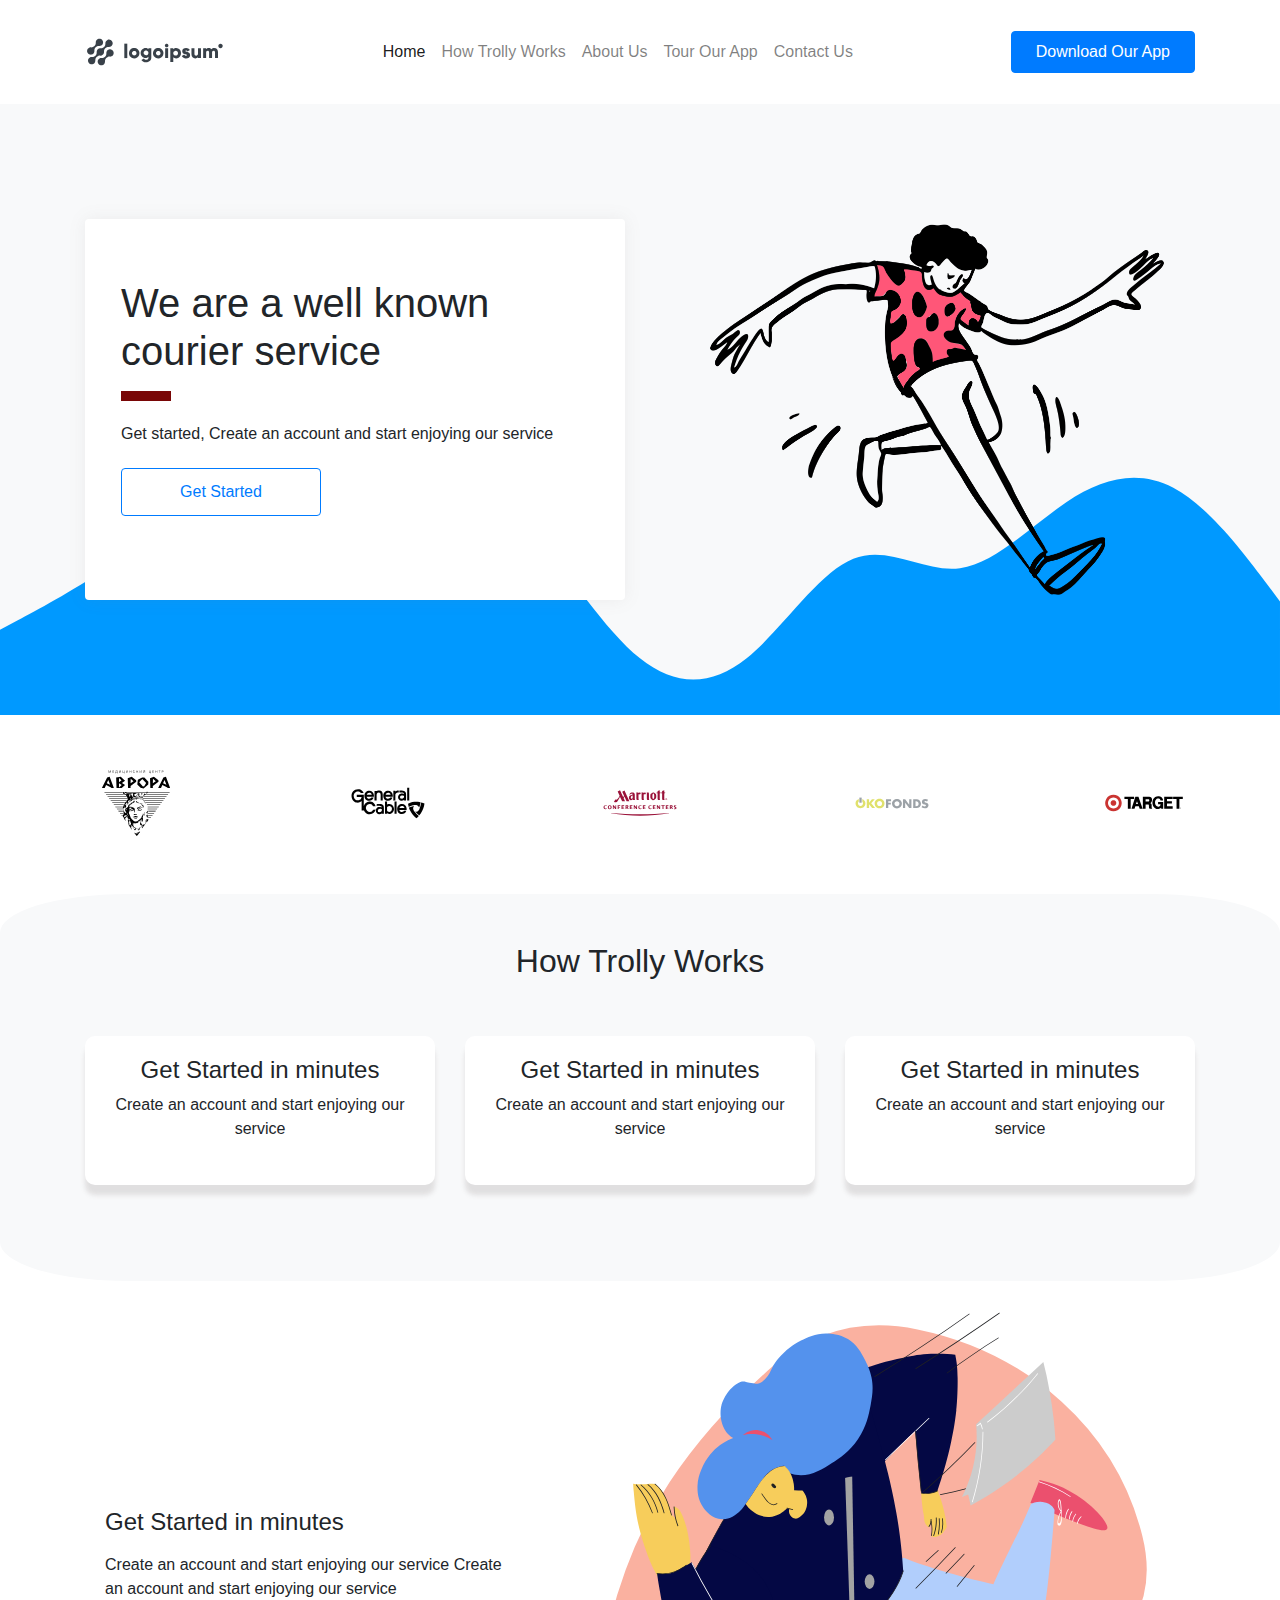
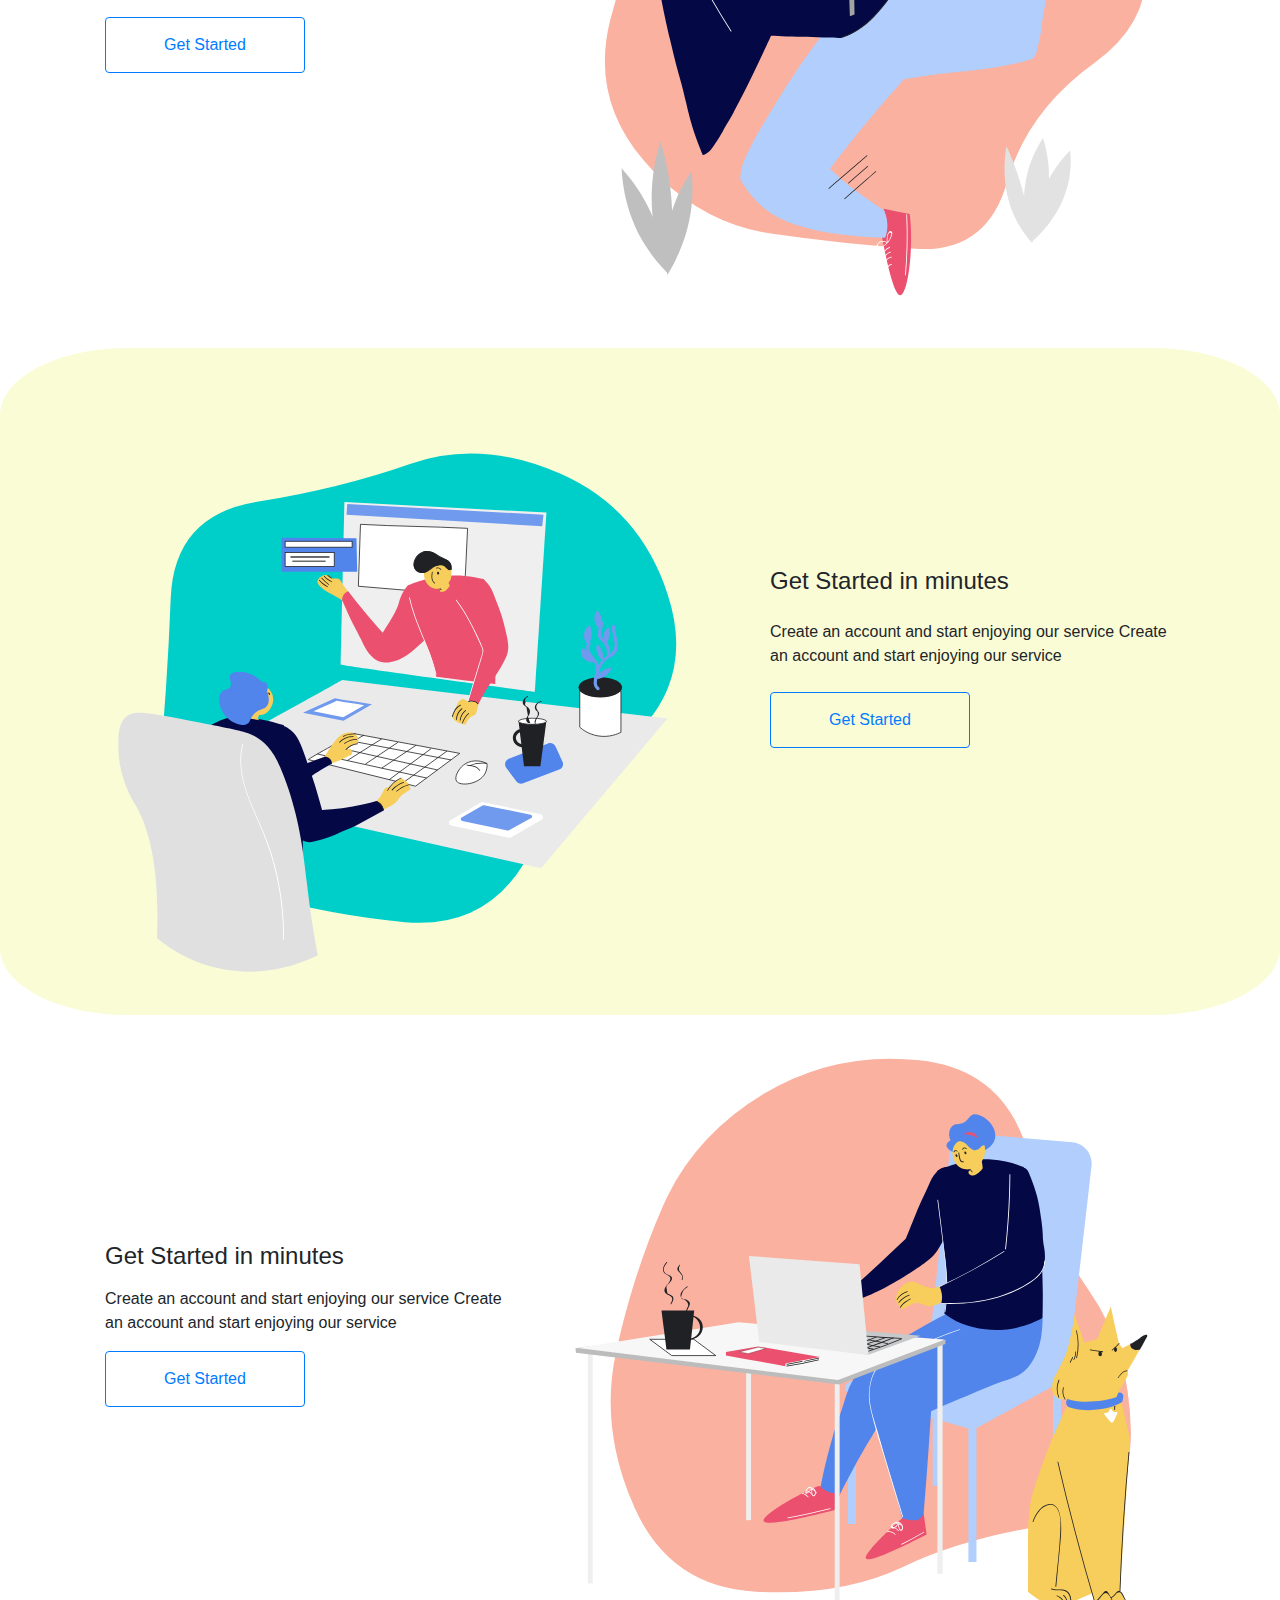
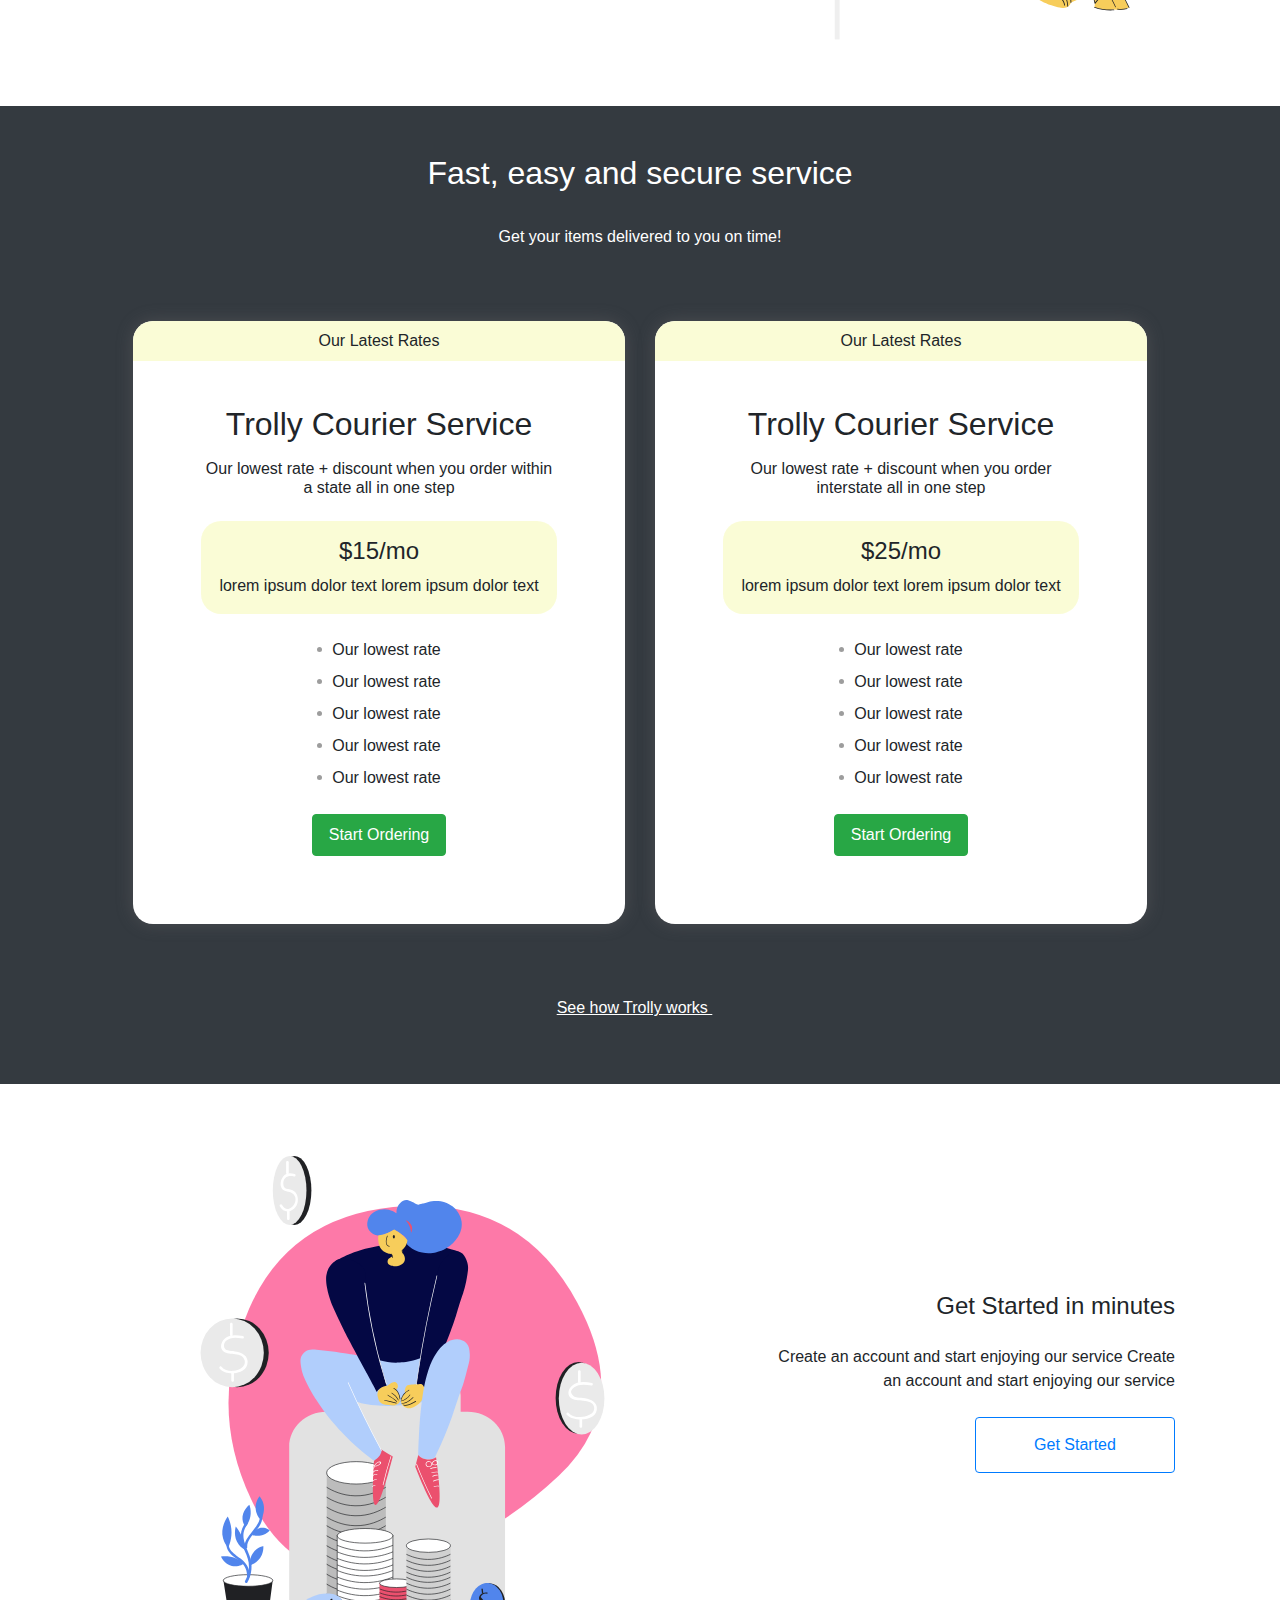
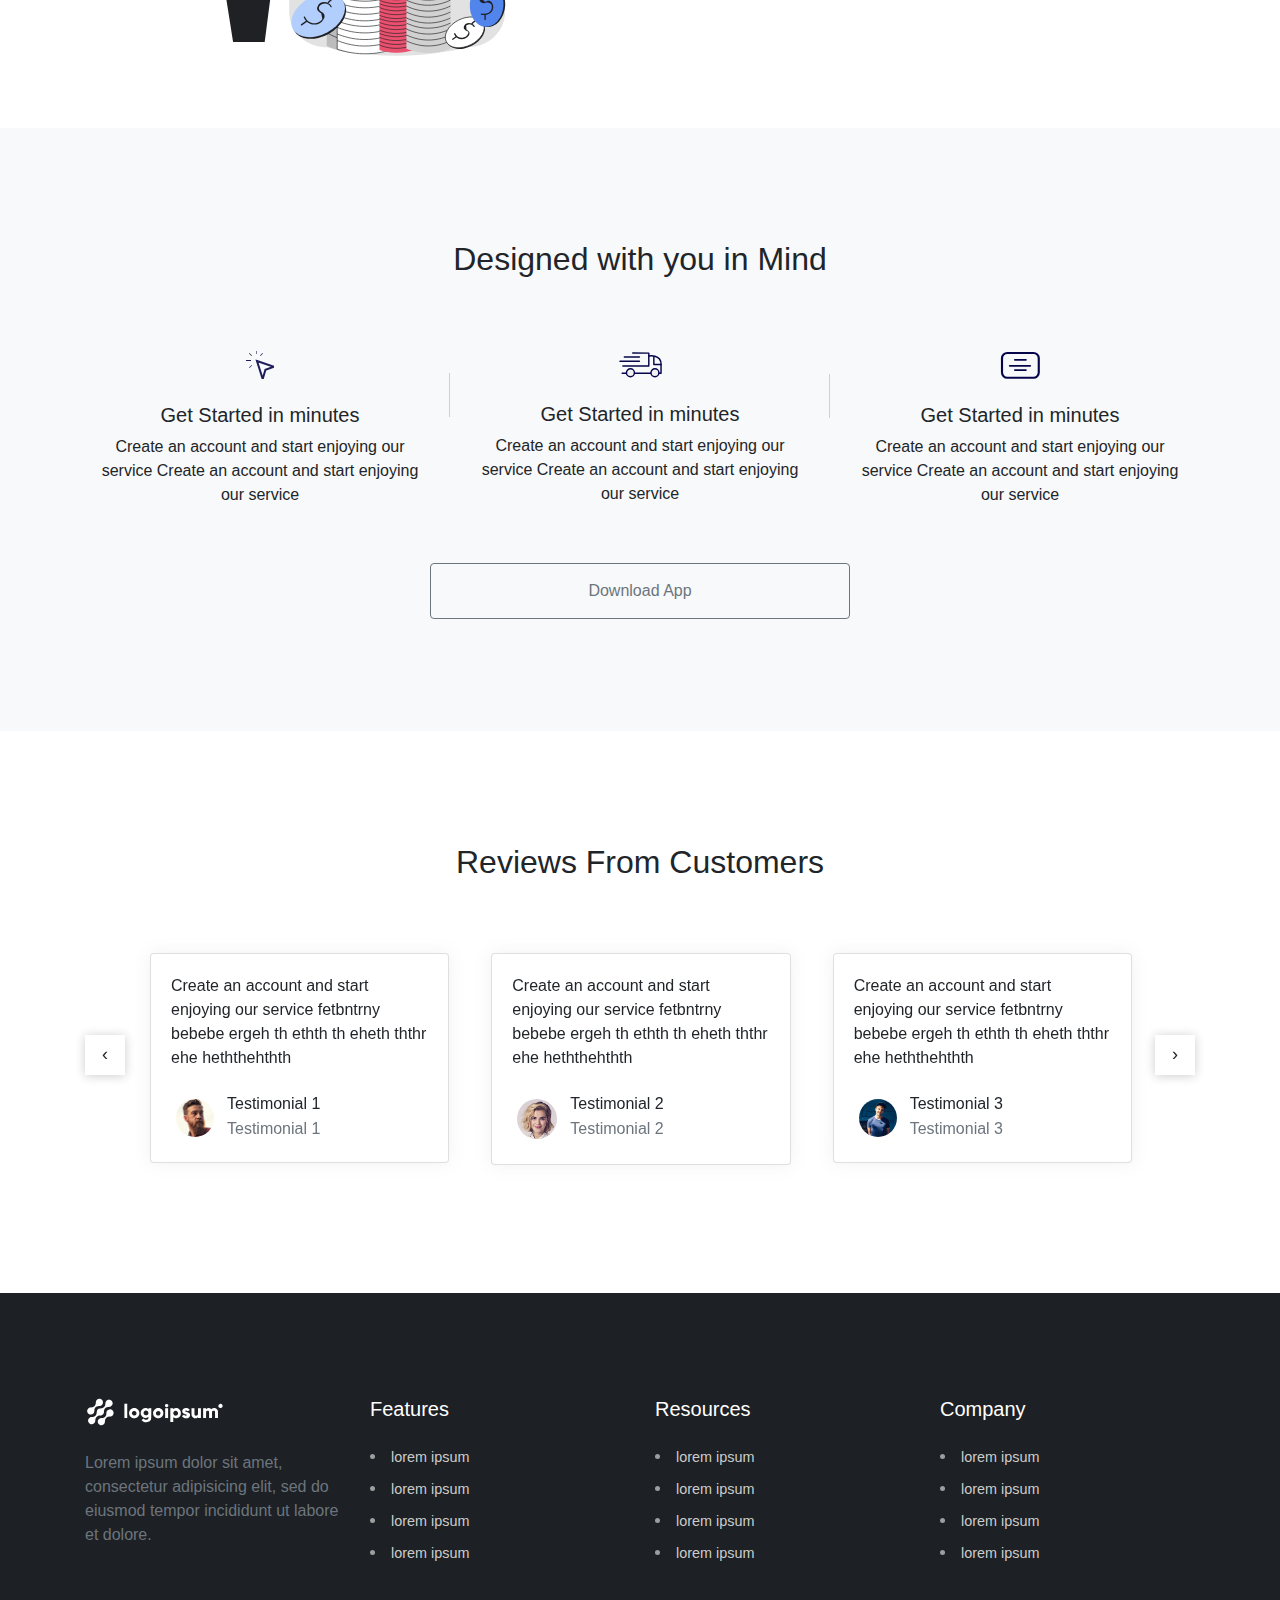
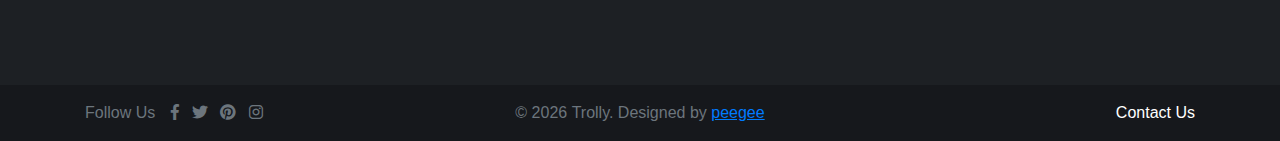
==== commit 4d13ed12: "first commit" ====
--- a/index.html
+++ b/index.html
@@ -290,6 +290,13 @@
     outline: none;
     border: 0;
 }
+
+.testimonial .item .media img {
+    width: 48px;
+    height: 48px;
+}
+
+
 
 
             .arrow-link:hover span i {
@@ -821,12 +828,12 @@
                                     Create an account and start enjoying our service fetbntrny 
                                     bebebe ergeh th ethth th eheth ththr ehe heththehthth
                                 </p>
-                            <div class="d-flex d-inline-block">
-                                <div>
-                                    <img  class="rounded-circle header-profile-user img-fluid" src="img/users/user4.jpg"  />
-
-                                </div>
-                                    <div class="ml-2">
+                            <div class="media">
+                                
+                                    <img  class="rounded-circle mr-2 header-profile-user img-fluid" src="img/users/user4.jpg"  />
+
+                                
+                                    <div class=" media-body ">
                                        <p class="mb-1 h6">
                                             Testimonial 1
                                        </p>
@@ -877,12 +884,12 @@
                                     Create an account and start enjoying our service fetbntrny 
                                     bebebe ergeh th ethth th eheth ththr ehe heththehthth
                                 </p>
-                            <div class="d-flex d-inline-block">
-                                <div>
-                                    <img  class="rounded-circle header-profile-user img-fluid" src="img/users/avatar-3.jpg"  />
-
-                                </div>
-                                    <div class="ml-2">
+                                <div class="media">
+                                
+                                    <img  class="d-flex mr-2 rounded-circle header-profile-user img-fluid" src="img/users/avatar-3.jpg"/>
+
+                                
+                                    <div class="media-body">
                                         <p class="mb-1 h6">
                                             Testimonial 3
                                         </p>
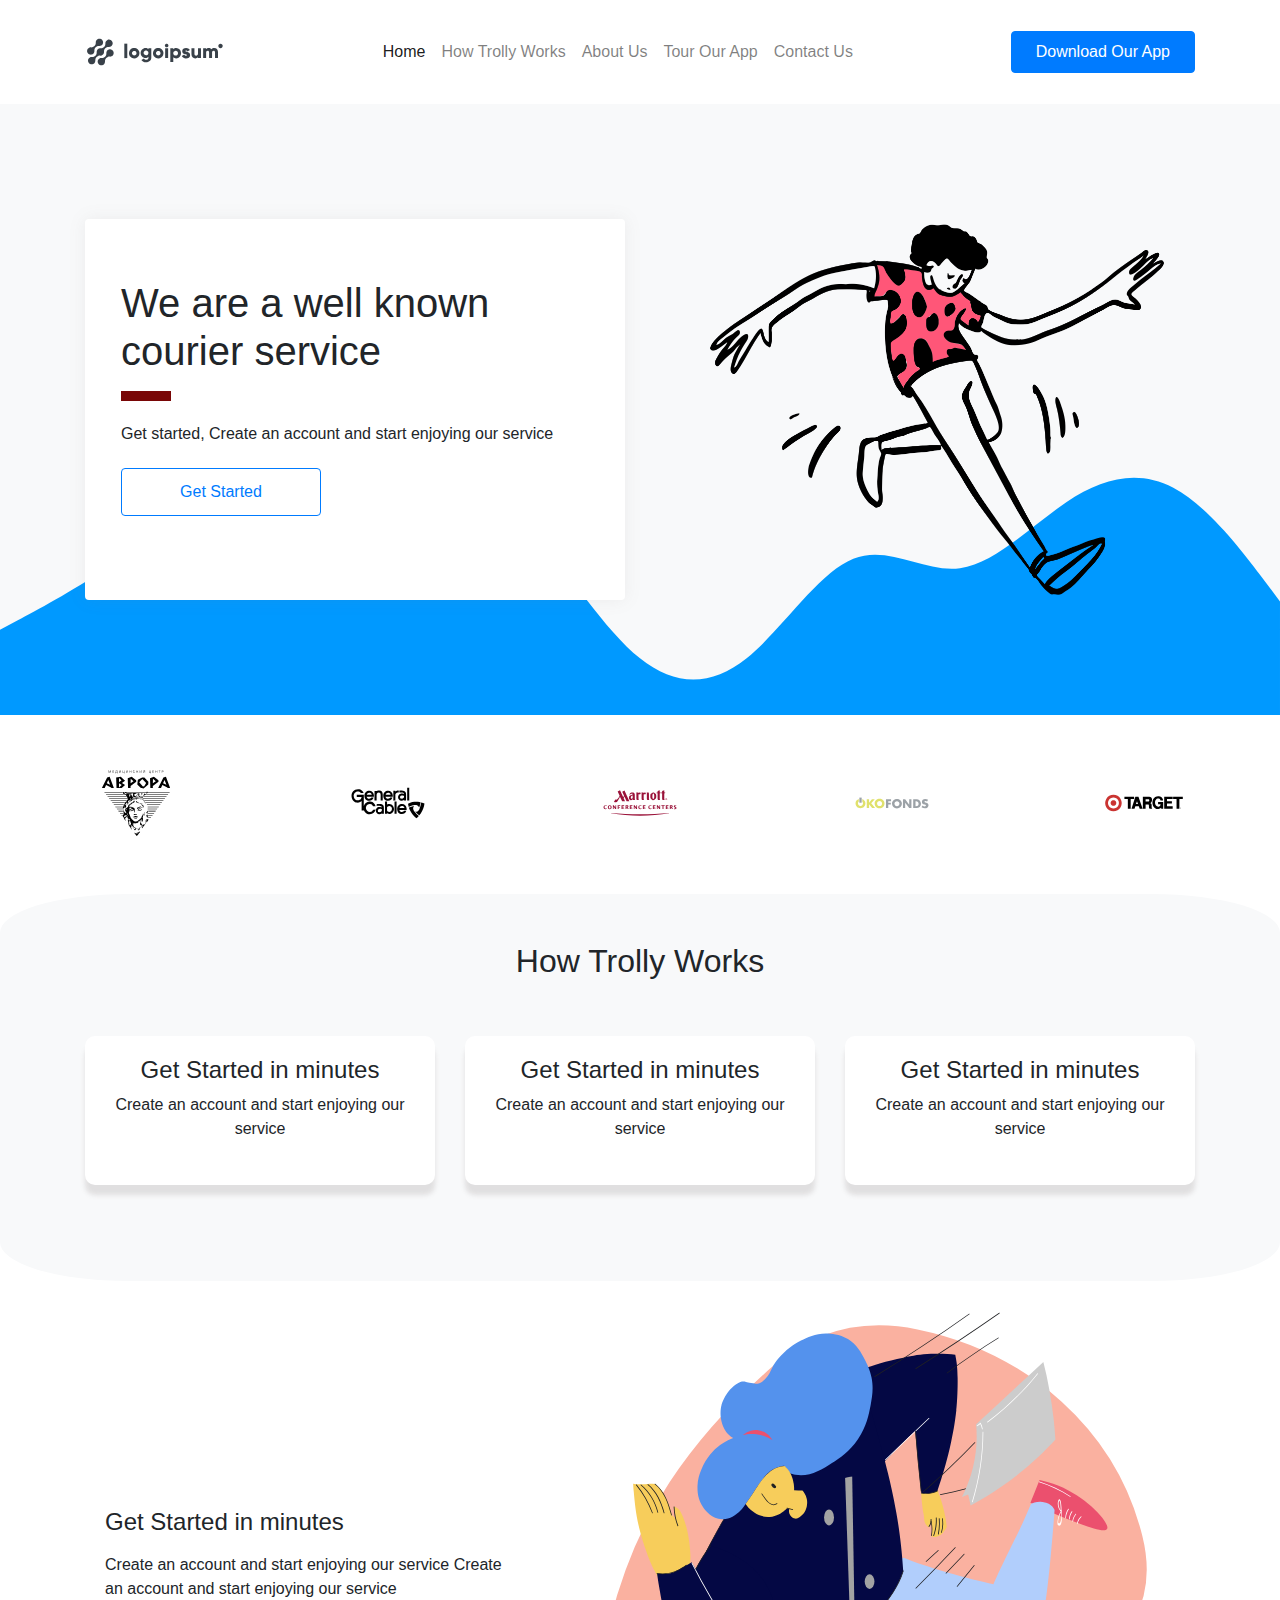
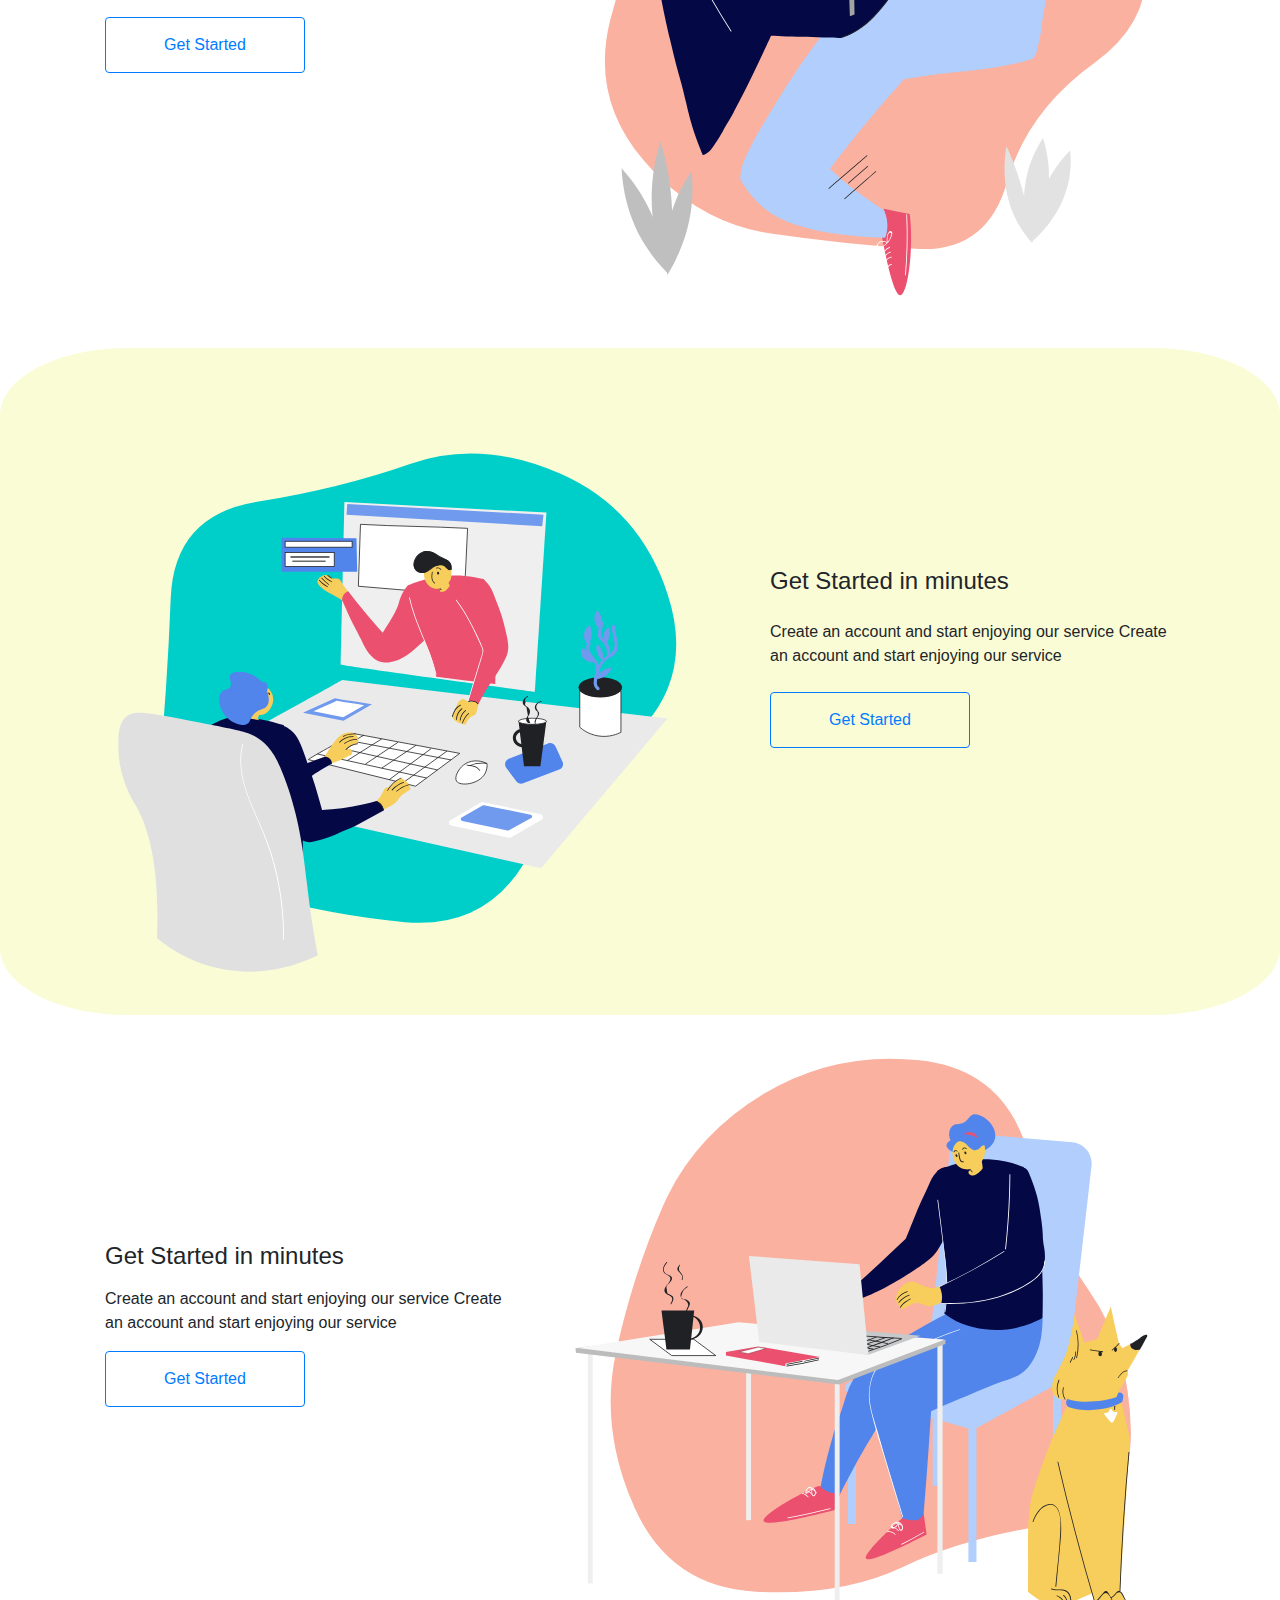
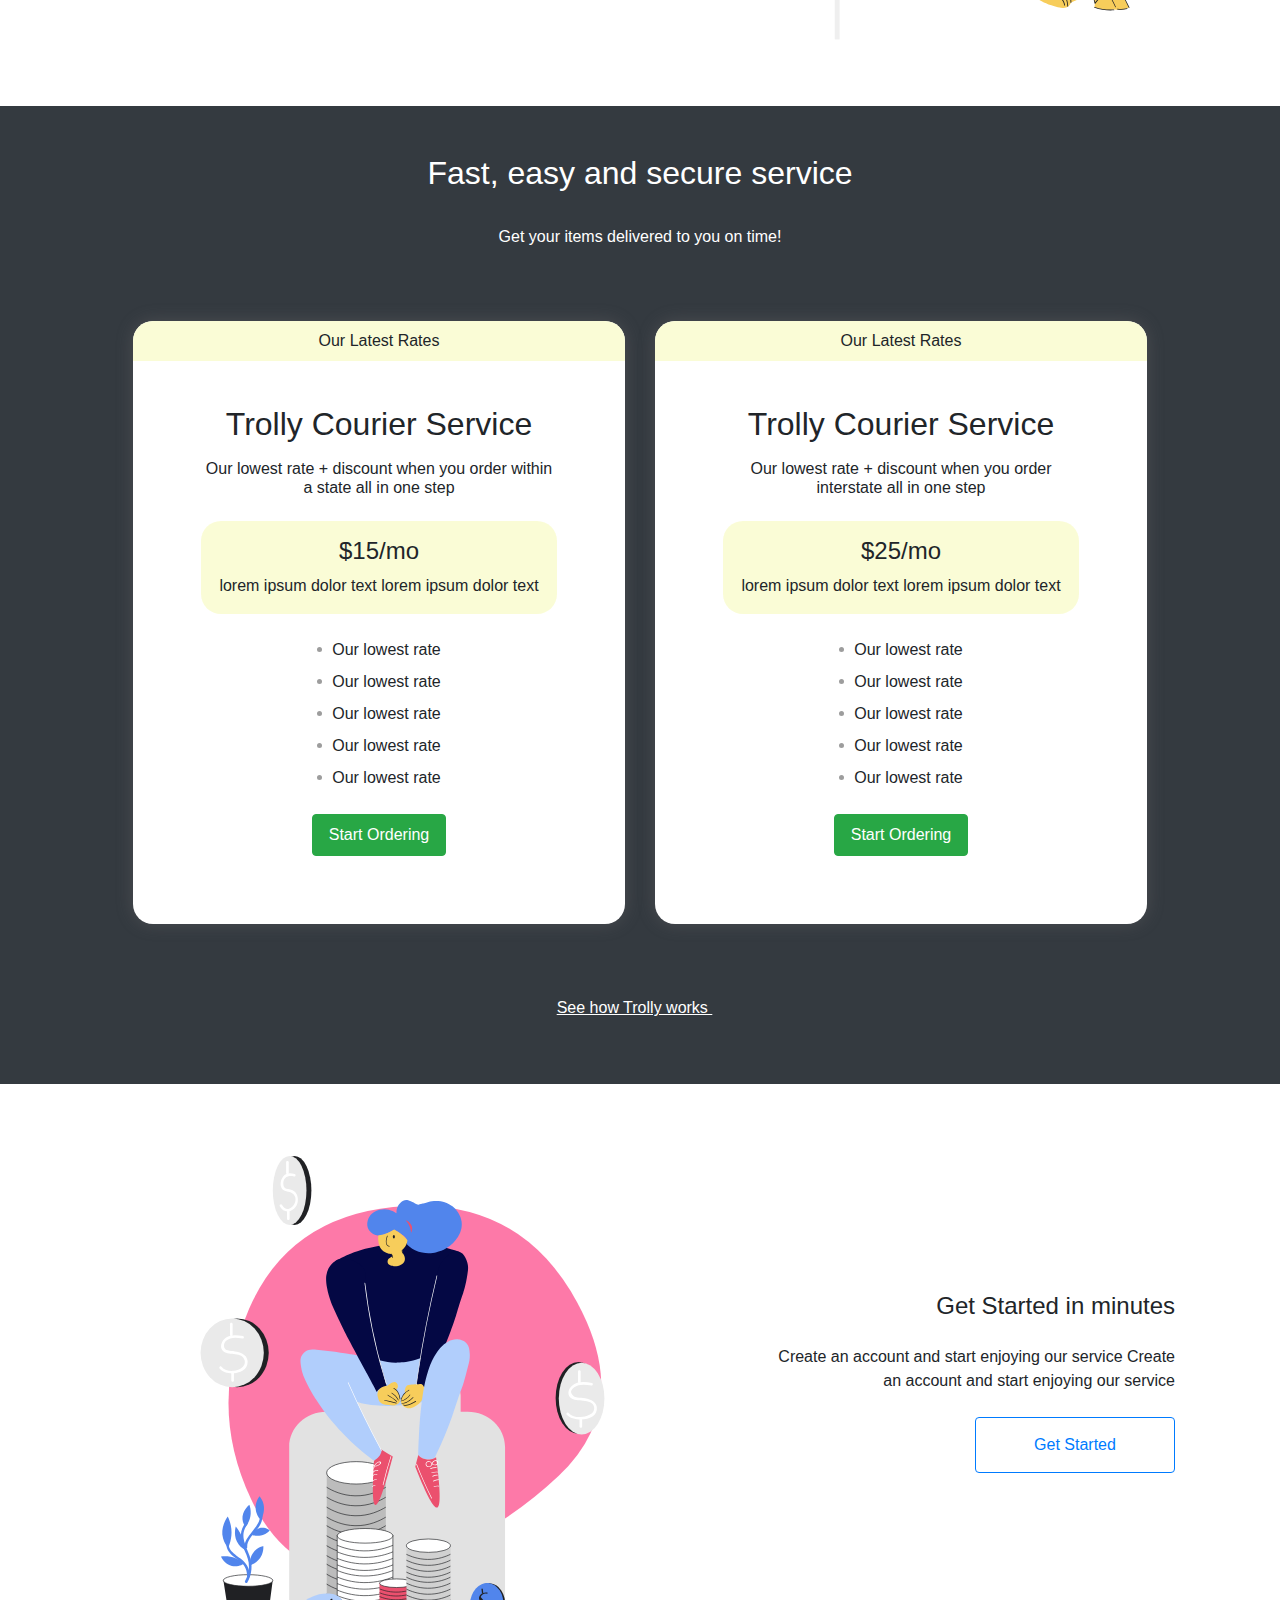
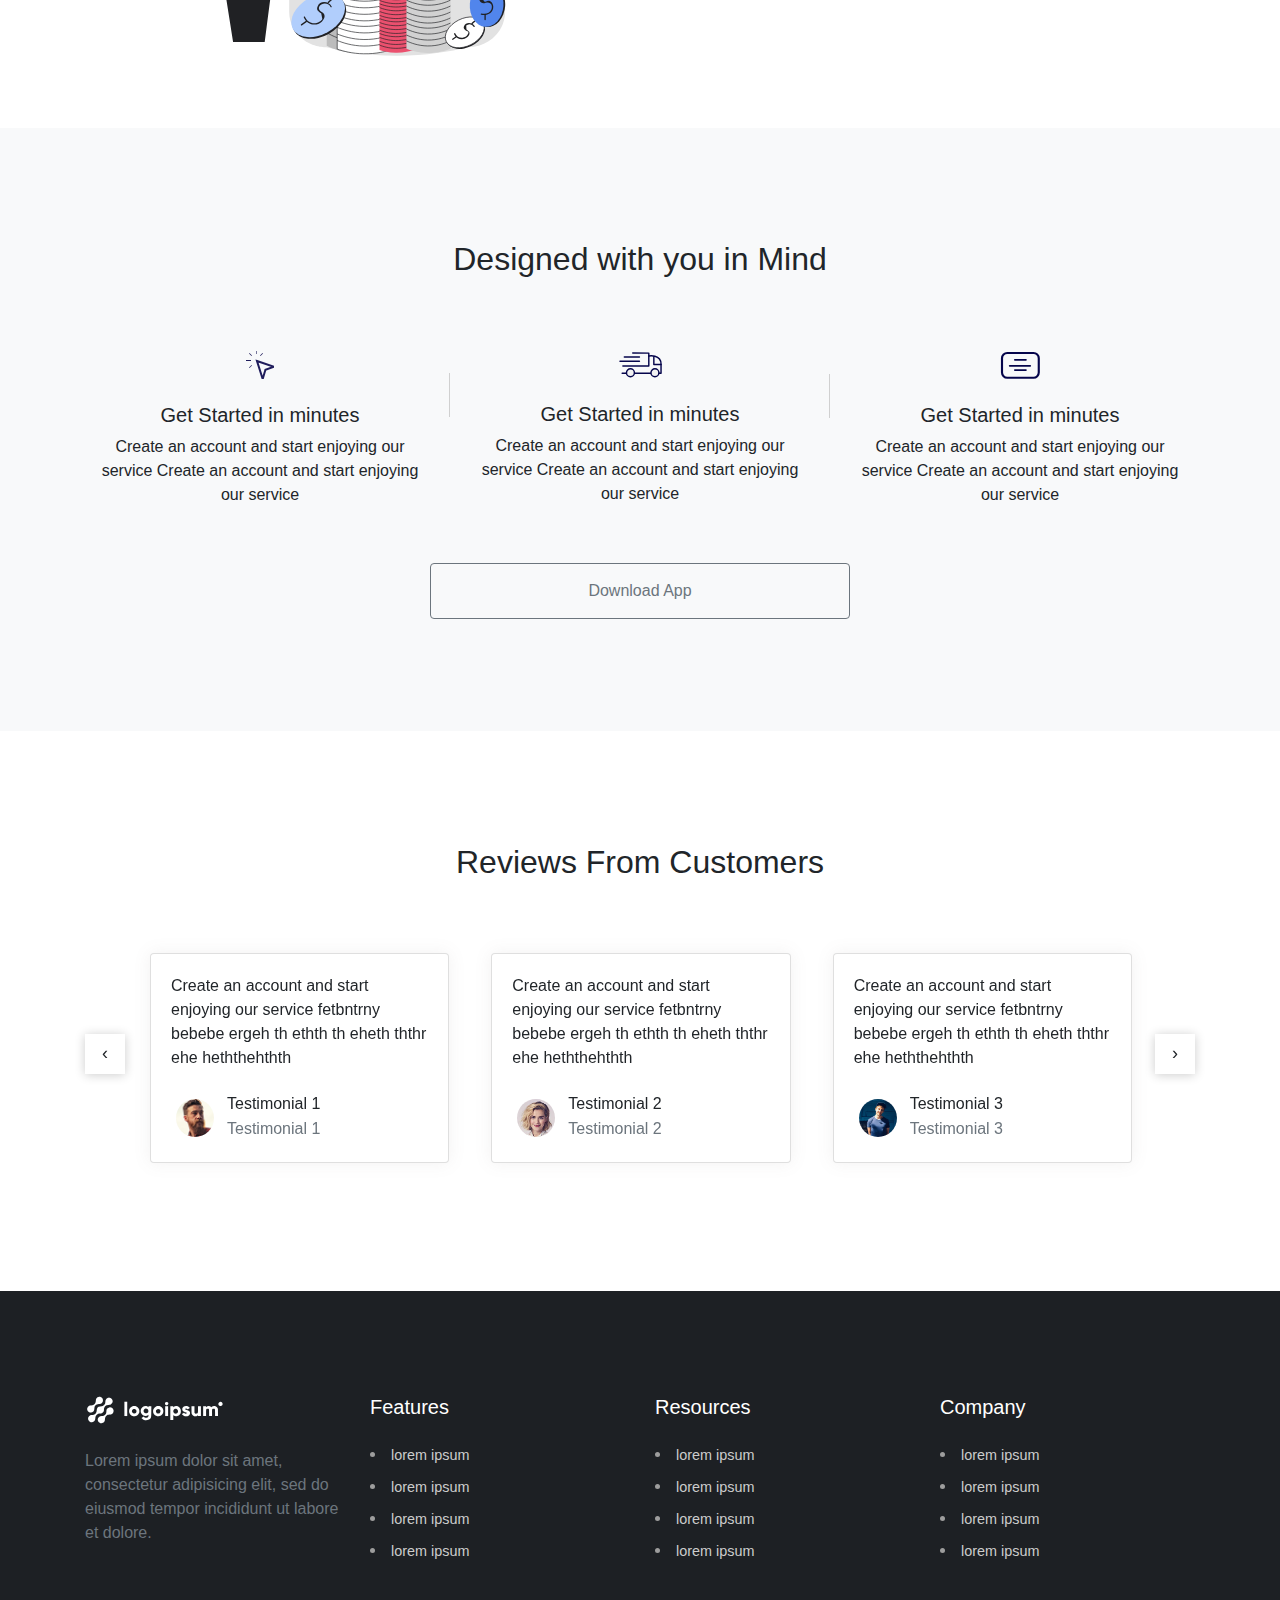
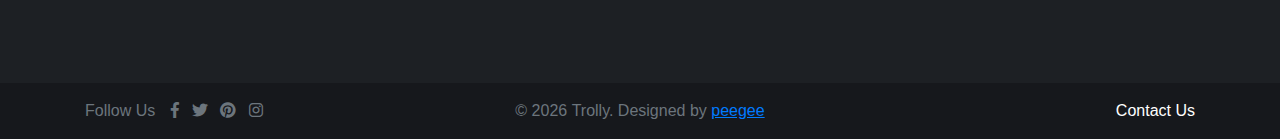
==== commit 0bf489c2: "first commit" ====
--- a/index.html
+++ b/index.html
@@ -828,12 +828,12 @@
                                     Create an account and start enjoying our service fetbntrny 
                                     bebebe ergeh th ethth th eheth ththr ehe heththehthth
                                 </p>
-                            <div class="media">
+                                <div class="media">
                                 
                                     <img  class="rounded-circle mr-2 header-profile-user img-fluid" src="img/users/user4.jpg"  />
 
                                 
-                                    <div class=" media-body ">
+                                    <div class="media-body ">
                                        <p class="mb-1 h6">
                                             Testimonial 1
                                        </p>
@@ -856,20 +856,37 @@
                                     Create an account and start enjoying our service fetbntrny 
                                     bebebe ergeh th ethth th eheth ththr ehe heththehthth
                                 </p>
-                            <div class="d-flex d-inline-block">
+
+                                <div class="media">
+                                
+                                    <img  class="rounded-circle mr-2 header-profile-user img-fluid" src="img/users/avatar-4.jpg"  />
+
+                                
+                                    <div class="media-body ">
+                                       <p class="mb-1 h6">
+                                            Testimonial 2
+                                       </p>
+                                        <span class="text-muted">
+                                            Testimonial 2
+                                        </span> 
+                                    </div>
+                                </div>
+
+
+                            <!-- <div class="d-flex d-inline-block">
                                 <div>
-                                    <img  class="rounded-circle header-profile-user img-fluid" src="img/users/avatar-4.jpg"  />
+                                    <img  class="rounded-circle header-profile-user img-fluid"   />
 
                                 </div>
                                     <div class="ml-2">
                                         <p class="mb-1 h6">
-                                            Testimonial 2
+                                            
                                         </p>
                                         <span class="text-muted">
                                             Testimonial 2
                                         </span> 
                                     </div>
-                                </div>
+                                </div> -->
 
 
                             </div>
@@ -910,12 +927,13 @@
                                     Create an account and start enjoying our service fetbntrny 
                                     bebebe ergeh th ethth th eheth ththr ehe heththehthth
                                 </p>
-                            <div class="d-flex d-inline-block">
-                                <div>
-                                    <img  class="rounded-circle header-profile-user img-fluid" src="img/users/100_14.jpg"  />
-
-                                </div>
-                                    <div class="ml-2">
+
+                                <div class="media">
+                                
+                                    <img  class="d-flex mr-2 rounded-circle header-profile-user img-fluid" src="img/users/100_14.jpg"/>
+
+                                
+                                    <div class="media-body">
                                         <p class="mb-1 h6">
                                             Testimonial 4
                                         </p>
@@ -924,6 +942,8 @@
                                         </span> 
                                     </div>
                                 </div>
+
+                            
 
 
                             </div>
@@ -946,12 +966,13 @@
                                     Create an account and start enjoying our service fetbntrny 
                                     bebebe ergeh th ethth th eheth ththr ehe heththehthth
                                 </p>
-                            <div class="d-flex d-inline-block">
-                                <div>
-                                    <img  class="rounded-circle header-profile-user img-fluid" src="img/users/avatar-2.jpg"  />
-
-                                </div>
-                                    <div class="ml-2">
+
+                                <div class="media">
+                                
+                                    <img  class="d-flex mr-2 rounded-circle header-profile-user img-fluid" src="img/users/avatar-2.jpg"/>
+
+                                
+                                    <div class="media-body">
                                         <p class="mb-1 h6">
                                             Testimonial 5
                                         </p>
@@ -960,6 +981,8 @@
                                         </span> 
                                     </div>
                                 </div>
+
+                            
 
 
                             </div>
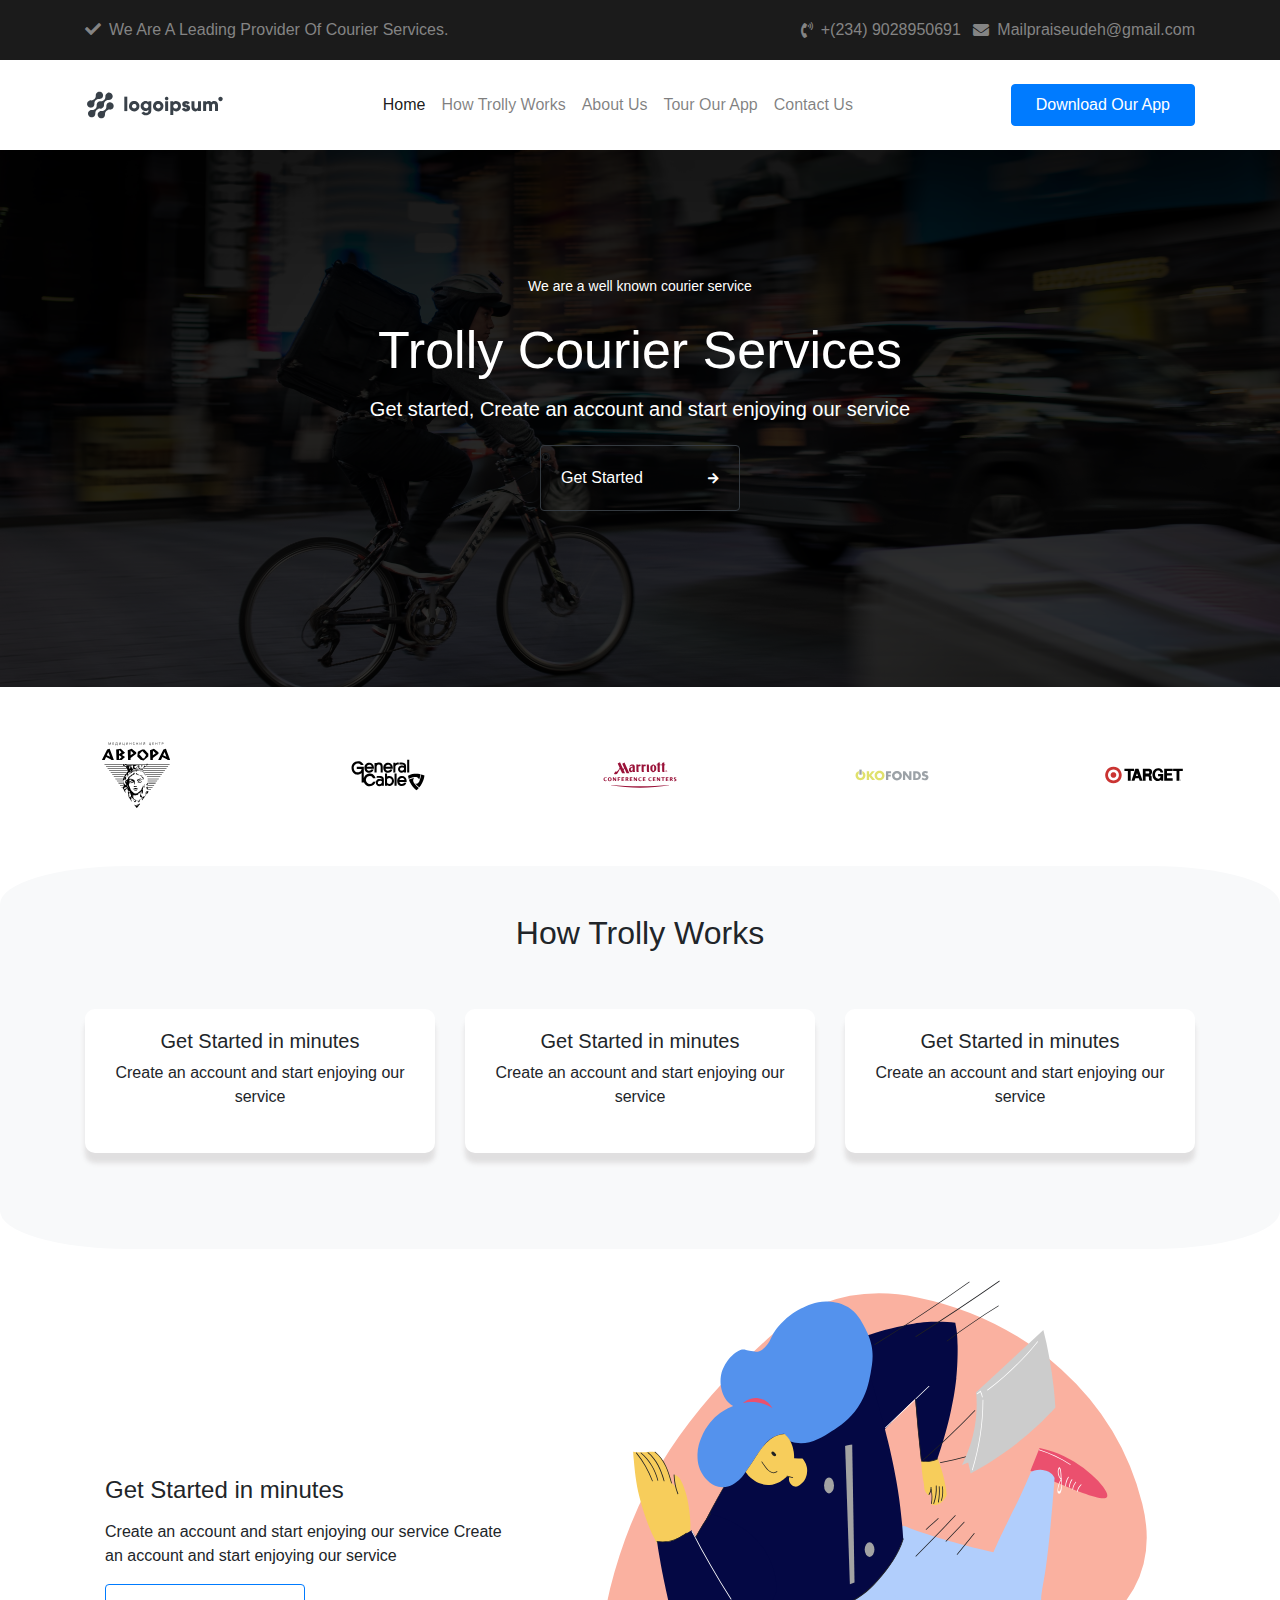
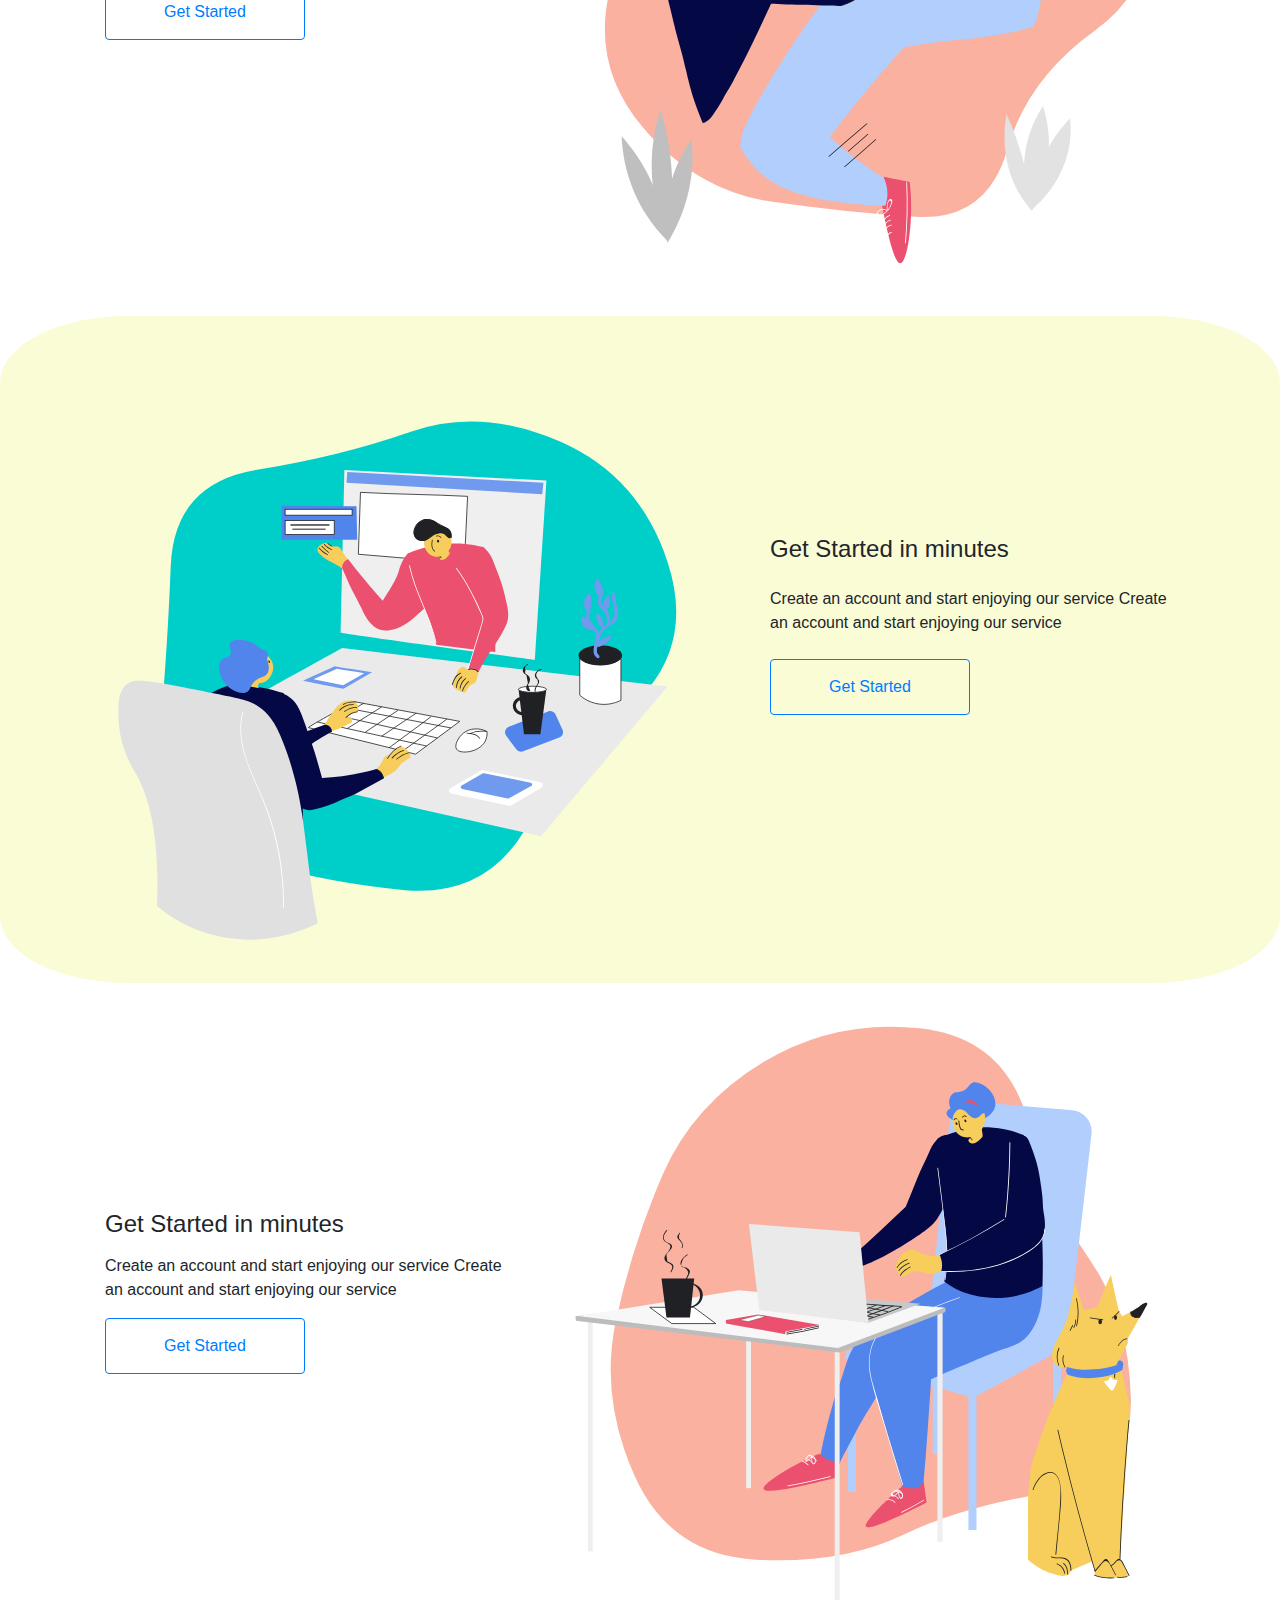
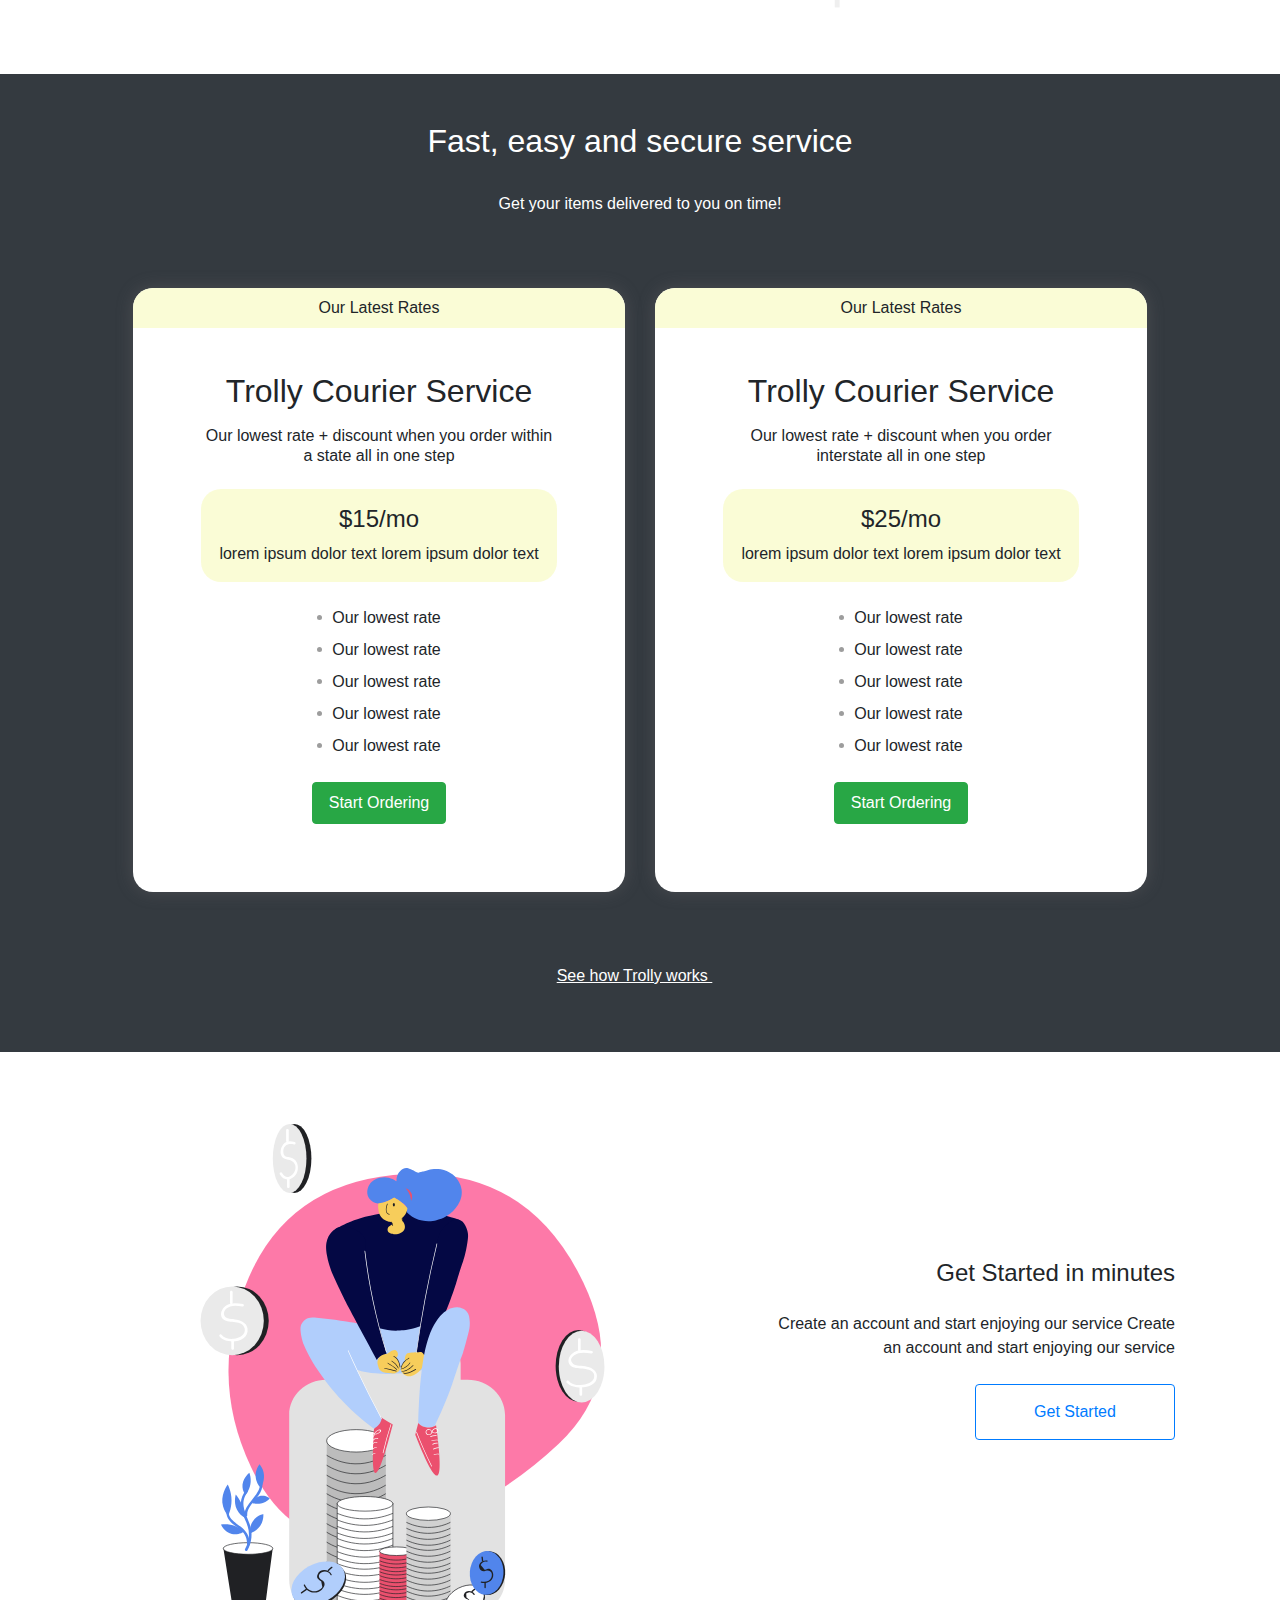
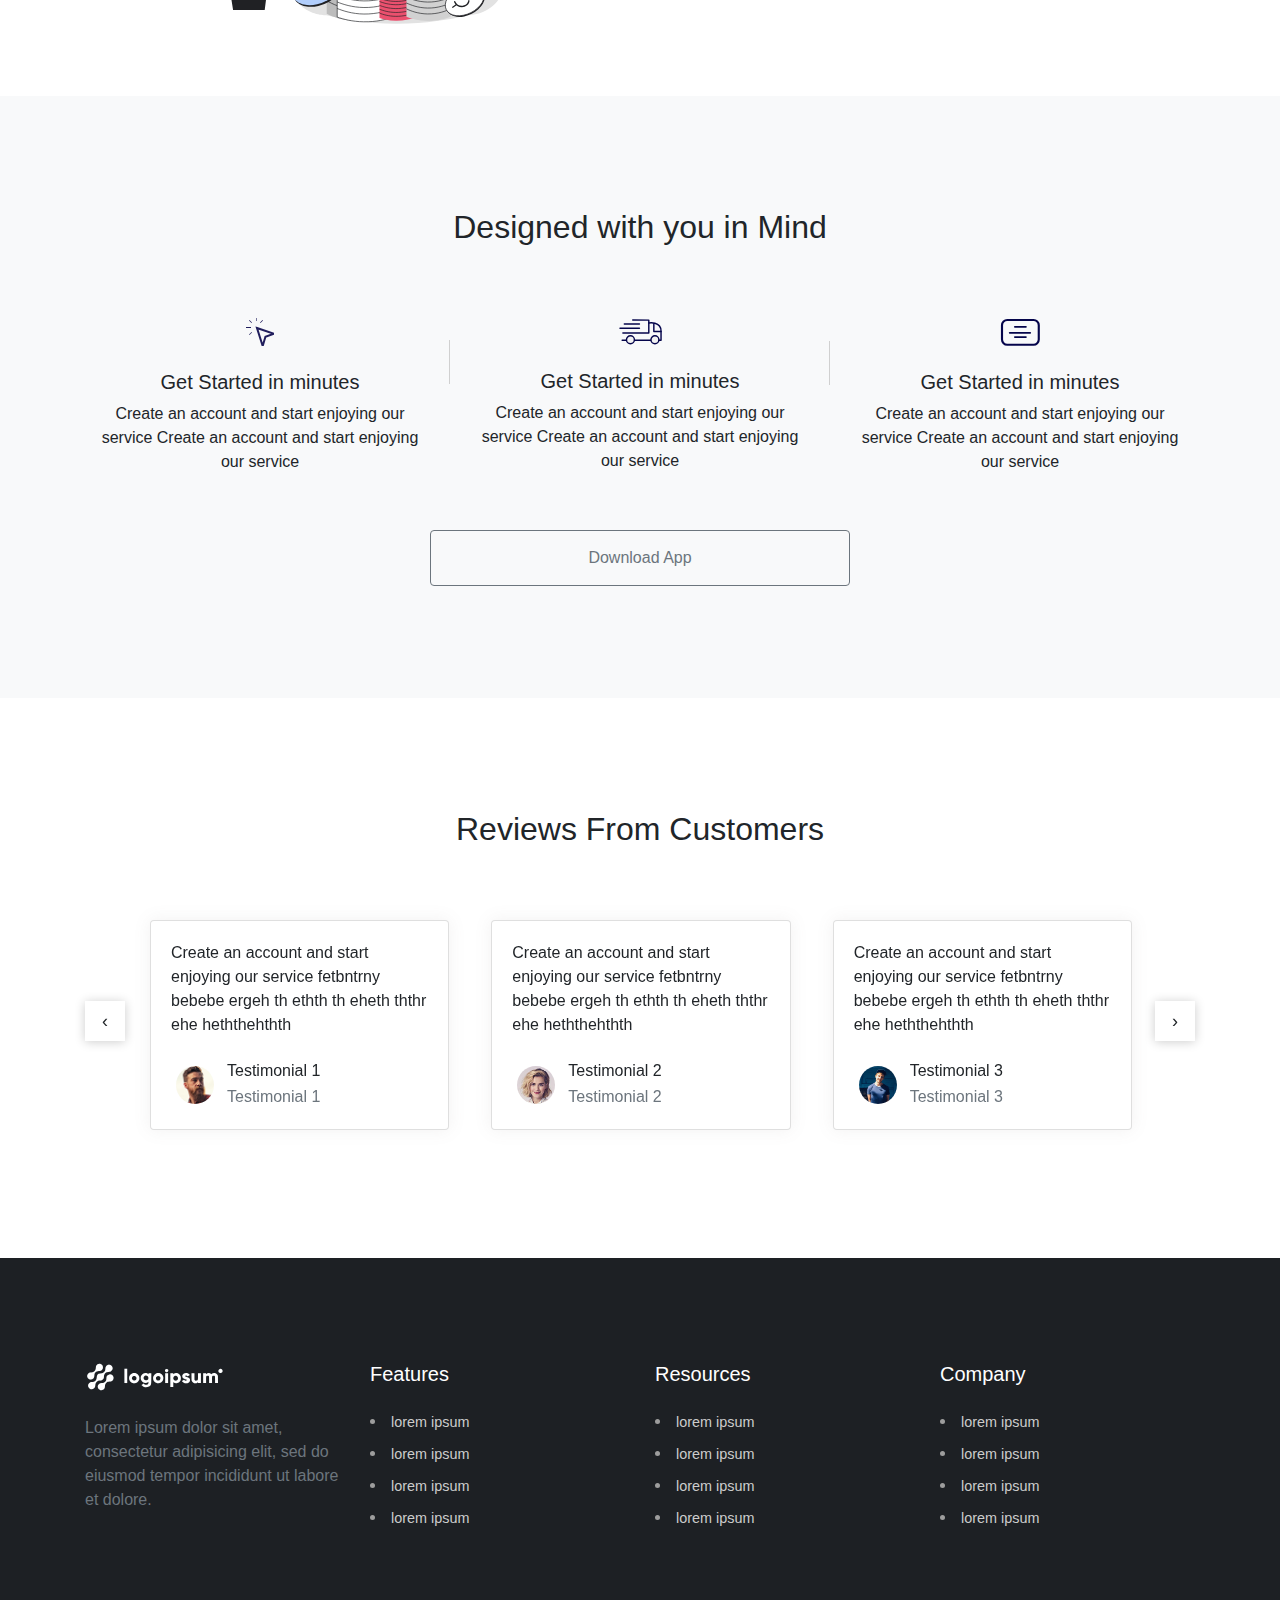
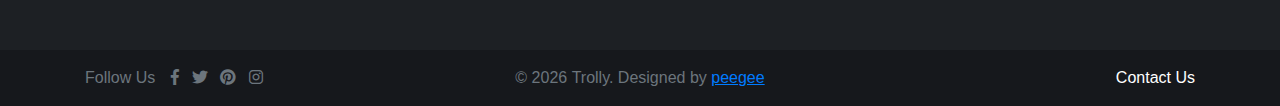
==== commit 75265978: "made changes" ====
--- a/index.html
+++ b/index.html
@@ -14,321 +14,69 @@
         <link href="css/fontawesome5/css/all.css" type="text/css" rel="stylesheet">
         <link href="css/owl.carousel.css" type="text/css" rel="stylesheet">
         <link href="css/bootstrap/css/bootstrap.css" type="text/css" rel="stylesheet">
+        <link href="css/custom.css" type="text/css" rel="stylesheet">
         <link href="css/style.css" type="text/css" rel="stylesheet">
         <style>
 
-.hero .btn{
-    width: 200px;
-}
-
-
-            section{
-                padding: 7rem 0 7rem 0;
-            }
-
-            section.no-padding{
-                padding: 7rem 0 7rem 0;
-            }
-
-            .no-padding-bottom{
-                padding: 3rem 0 3rem 0;
-            }
-
-            .input-group-text{
-                background: #fff;
-                border-right: 0;
-            }
-
-            .input-group{
-                width: 70%;
-            }
-
-            input[type='text']{
-                border-left: 0;
-                outline: none;
-                padding-left: 0;
-                
-            }        
-            input[type='text']:focus{
-                box-shadow: none;
-                outline: none;
-                border-color: #ced4da;
-            }       
-
-            .lined{
-                height: 10px;
-                width: 50px;
-                
-                display: inline-block;
-                background-color: rgb(121, 6, 6);
-            }
-
-            .info-bx .card{
-                box-shadow: 0 10px 5px 0 rgb(130 122 122 / 20%);
-                border-radius: 10px;
-                /* box-shadow: 0 0 15px 0 rgb(29 25 0 / 20%); */
-            }
-
-
-            .sponsor-logo {
-    width: 80px;
-    height: 60px;
-    border-radius: 50%;
-    color: #fff;
-
-    display: inline-block;
-    text-align: center;
-    line-height: 90px;
-    position: relative;
-    transition: all 0.5s;
-}
-
-
-.header-profile-user {
-    height: 50px;
-    width: 50px;
-    background-color: rgba(255, 255, 255, 0.5);
-    padding: 5px;
-}
-
-            .item-bx .item::after {
-                content: "";
-                height: 44px;
-                width: 1px;
-                position: absolute;
-                right: 0;
-                top: 22px;
-                background-color: #d0d0d0;
-            }
-
-            .testimonial .card{
-                box-shadow: 0 0 17px 0 rgb(130 122 122 / 10%);
-
-            }
-
-
-            .no-padding-everywhere{
-                padding: 1rem 0 1rem 0;
-
-            }
-
-
-
-
-            .footer {
-                background: #1d2024;
-                padding: 6.5rem 0 0;
-            }
-            
-            .bottom-footer{
-                margin-top: 6.5rem;
-                background: #16181c;
-
-            }
-
-            
-            .footer .copyright{
-                text-align: center;
-                transition: all .2s ease;
-            }
-
-            .footer .copyright a{
-                transition: all .2s ease;
-                text-decoration: underline;
-
-            }
-
-            .bottom-footer .contact {
-                text-align: right;
-            }
-
-            .bottom-footer .contact a {
-                color: #fff;
-            }
-
-            .footer .footer-link {
-                color: #ccc;
-                position: relative;
-                padding-left: 1rem;
-                transition: all 0.3s;
-                font-size: 0.9rem;
-                font-weight: 300;
-            }
-
-            .footer .footer-link:hover {
-                color: rgb(101, 221, 236);
-                text-decoration: none;
-                transition: all 0.3s;
-            }
-
-            .bottom-footer .social-link:hover{
-                color: #fff;
-                transition: all .2s ease;
-            }
-
-            .bottom-footer .social-link{
-                transition: all .2s ease;
-                color: #6c757d ;
-            }
-
-            .top-footer li:before {
-                content: '';
-                display: inline-block;
-                width: 5px;
-                height: 5px;
-                border-radius: 50%;
-                background-color: #9d9d9d;
-                /* margin-right: 3px; */
-                position: relative;
-                bottom: 3px;
-            }
-
-
-
-                @media only screen and (max-width: 767px) {
-                    section.no-padding{
-                    padding: 5rem 0 5rem 0;
-                } 
-
-                .input-group{
-                    width: 100%;
-                }
-
-                .bottom-footer .contact {
-                    text-align: left;
-                }
-
-                .footer .copyright {
-                    text-align: left;
-                }
-
-                .hero .btn{
-                    width: 200px;
-                }
-
-                
-            }
-            @media only screen and (max-width: 568px) {
-                .item-bx .item::after {
-                    content: none !important;
-                }
-            }
-
-
-            .img-loop:hover{
-                transform: scale(1.12) ;
-                transition: all .3s ease;
-
-            }
-
-            /* .img-loop:hover img{
-                box-shadow: 0 0 17px 0 rgb(130 122 122 / 10%);
-
-
-            } */
-
-            .img-loop{
-                transition: all .3s ease;
-            }
-
-
-            .testimonial .owl-nav .owl-prev , 
-            .testimonial .owl-nav .owl-next {    
-                position: absolute;
-    top: 50%;
-    /* width: calc(var(--swiper-navigation-size) / 44 * 27); */
-    /* height: var(--swiper-navigation-size); */
-    /* margin-top: calc(0px - (var(--swiper-navigation-size) / 2)); */
-    z-index: 10;
-    cursor: pointer;
-    display: flex;
-    align-items: center;
-    justify-content: center;
-    /* color: var(--swiper-navigation-color, var(--swiper-theme-color)); */
-
-            }
-
-
-            .testimonial .owl-nav .owl-next span, .testimonial .owl-nav .owl-prev span {
-    font-size: 18px;
-}
-.testimonial .owl-nav .owl-prev {
-    left: 0px;
-    transition: left 300ms ease-out;
-}
-.testimonial .owl-nav .owl-next {
-
-    right: 0px;
-    transition: right 300ms ease-out;
-
-
-}
-
-.testimonial .owl-nav .owl-prev , 
-.testimonial .owl-nav .owl-next {
-    top: 40%;
-    margin-top: 0;
-    background: #fff;
-    height: 40px;
-    width: 40px;
-    z-index: 2;
-    border: solid 1px #d0d0d0;
-    border-radius: 2px solid #333;
-    box-shadow:  0 1px 10px 0 rgba(0, 0, 0, 0.2);
-    /* box-shadow: 0 0 17px 0 rgb(130 122 122 / 20%); */
-
-}
-
-.owl-carousel .owl-next:focus, 
-.owl-carousel .owl-prev:focus{
-    outline: none;
-    border: 0;
-}
-.testimonial .owl-carousel .owl-nav button.owl-prev:focus span, 
-.testimonial .owl-carousel .owl-nav button.owl-next:focus-visible span,  
-.testimonial .owl-carousel button.owl-dot:focus {
-    outline: none;
-    border: 0;
-}
-
-.testimonial .item .media img {
-    width: 48px;
-    height: 48px;
-}
-
-
-
-
-            .arrow-link:hover span i {
-              left: 10px;
-              opacity: .7;
-              }
-            
-            .arrow-link span i {
-              -webkit-transition: .3s all ease;
-              -o-transition: .3s all ease;
-              transition: .3s all ease;
-              position: relative;
-              left: 0; 
-              font-size: 12px;
-              opacity: 0;
-              /* justify-items:; */
-	          }
-
-
-
-              .h-14 {
-                    height: 3.5rem;
-                }
-
-              .h-12 {
-                    height: 3rem;
-                }
+
+
         </style>
     </head>
     <body >
-
-        <nav class="navbar navbar-expand-lg navbar-light text-black z-10 py-2 transition-header ease-linear duration-300 absolute top-0 left-0 bg-white" id="ftco-navbar">
+        <div class="menu d-flex flex-column align-items-center justify-content-center">
+            <div class="menu_content">
+                <!-- <div class="cross_1 d-flex flex-column align-items-center justify-content-center"><img src="img/logo/logo1.svg" alt=""></div> -->
+                <form action="#" class="menu_search_form">
+                    <input type="search" class="menu_search_input" placeholder="Search" required="required">
+                    <button class="menu_search_button d-flex flex-column align-items-center justify-content-center">
+                    <svg xmlns="http://www.w3.org/2000/svg" xmlns:xlink="http://www.w3.org/1999/xlink" version="1.1" id="Capa_3" x="0px" y="0px" viewBox="0 0 56.966 56.966" style="enable-background:new 0 0 56.966 56.966;" xml:space="preserve" width="20px" height="20px">
+                        <path class="search_path" d="M55.146,51.887L41.588,37.786c3.486-4.144,5.396-9.358,5.396-14.786c0-12.682-10.318-23-23-23s-23,10.318-23,23  s10.318,23,23,23c4.761,0,9.298-1.436,13.177-4.162l13.661,14.208c0.571,0.593,1.339,0.92,2.162,0.92  c0.779,0,1.518-0.297,2.079-0.837C56.255,54.982,56.293,53.08,55.146,51.887z M23.984,6c9.374,0,17,7.626,17,17s-7.626,17-17,17  s-17-7.626-17-17S14.61,6,23.984,6z" fill="#353535"/>
+                    </svg>
+                </button>
+                </form>
+                <nav class="menu_nav">
+                    <ul>
+                        <li class="active"><a href="#">Home</a></li>
+                        <li><a href="">How Trolly Works</a></li>
+                        <li><a href="">About Us</a></li>
+                        <li><a href="">Tour Our App</a></li>
+                        <li><a href="">Contact Us</a></li>
+                    </ul>
+                </nav>
+            </div>
+            <div class="menu_close"><i class="fa fa-times" aria-hidden="true"></i></div>
+        </div>
+
+        <header>
+        <div class="top_bar d-none d-lg-block">
+			<div class="container">
+				<div class="row">
+					<div class="col top_bar_content d-flex flex-row align-items-center justify-content-start">
+
+						<div class="event_timer">
+
+                            <div>
+                                <i class="fas fa-check main-color mr-2"></i>We Are A Leading Provider Of Courier Services.
+                            </div>							
+                            
+						</div>
+						<div class="topbar-right topbar-widgets text-right clearfix ml-auto d-flex flex-row align-items-center justify-content-content">
+							<div class="widget induscity-office-location-widget">
+                                <div class="office-location clearfix d-flex align-items-center justify-content-content">
+                                    <ul class="office-1 topbar-office active mb-0" id="cargohub-office-1">
+                                        <li class="phone d-inline-flex mr-2 align-items-center justify-content-center"><i class="fas fa-phone-volume mr-2"></i>+(234) 9028950691</li>
+                                        <li class="time d-inline-flex align-items-center justify-content-center"><i class="fas fa-envelope mr-2"></i>Mailpraiseudeh@gmail.com </li>
+                                    </ul>
+                                    
+                                </div>
+                            </div>
+						</div>
+					</div>
+				</div>
+			</div>
+		</div>
+
+        <nav class="navbar navbar-expand-lg navbar-light text-black z-10 py-2 transition-header bg-white" id="ftco-navbar">
             <div class="container d-flex justify-content-between">
                 <div>
                     <div class="">
@@ -339,7 +87,7 @@
 
                 </div>
                 
-                <button class="navbar-toggler js-fh5co-nav-toggle fh5co-nav-toggle" type="button" data-toggle="collapse" data-target="#ftco-nav" aria-controls="ftco-nav" aria-expanded="false" aria-label="Toggle navigation">
+                <button class="navbar-toggler js-fh5co-nav-toggle fh5co-nav-toggle hamburger" >
                     <span class="fa fa-bars"></span>
                 </button>
                 <div class="collapse navbar-collapse " id="ftco-nav">
@@ -381,23 +129,35 @@
             </div>
         </nav>
 
-        <section class="bg-light no-padding hero" style="background: url('img/wave1.svg') no-repeat center bottom;">
+        </header>
+
+        
+
+        <!-- url('img/bg/bg8.jpg') no-repeat center center; background-size: cover; -->
+        <!-- style="background: url('img/bg/bg8.jpg') no-repeat center center; background-size: cover;" -->
+        <section class="bg-light no-padding hero" style="background: linear-gradient(rgba(0,0,0,0.9), rgba(0, 0, 0, 0.8)), url('img/bg/bg7.jpg') no-repeat center center; background-size: cover;">
             <div class="container h-100" >
-                <div class="row d-flex align-items-center justify-content-center ">
-                    <div class="col-lg-6 col-md-7 col-sm-12 ">
-                        <div class="card h-100 border-0 p-3 p-lg-3" style="box-shadow: 0 0 17px 0 rgb(130 122 122 / 10%);  ">
-                            <div class="card-body mb-5 ">
-                                <h1 class="mt-4 mb-3">
+                <div class="row d-flex align-items-center justify-content-center " >
+                    <div class="col-xl-12 col-lg-7 col-md-12 col-sm-12 ">
+                        <div class="h-100 border-0 p-3 mb-5 p-lg-3" >
+                            <!-- <div class="  "> -->
+                                <p class="mb-4 h6 subtext">
                                     We are a well known courier service
+                                </p>
+                                <h1 class="mt-4 mb-3 maintext">
+                                    Trolly Courier Services
                                 </h1>
-                                <span class="lined mb-3"></span>
-                                <p class="mb-4 h6">
+                                <!-- <span class="lined mb-3"></span> -->
+                                <p class="mb-4 h6 paratext">
                                     Get started, Create an account and start enjoying our service
                                 </p>
-<!-- <div class="d-block"> -->
-                                    <a href="" class="btn btn-outline-primary h-12 d-flex justify-content-center align-items-center" style="">Get Started</a>
-
-<!-- </div> -->
+                                <div class="hero-link ">
+                                    <a href="" class="btn text-white btn-outline-dark d-flex justify-content-between align-items-center arrow-link">Get Started <span>
+                                            <i class="fa fa-arrow-right mini-icon"></i>
+                                        </span>
+                                    </a>
+
+                                </div>
 
                                 <!-- <form method="get" class="">
                                     <div class="input-group">
@@ -414,13 +174,13 @@
                                     </div>
                                 </form> -->
                             </div>
-                        </div>
+                        <!-- </div> -->
                     </div>
                     <div class="col-lg-6 col-md-5 col-sm-12 d-none d-lg-block">
-                        <div class="pl-4">
+                        <!-- <div class="pl-4">
                             <img src="img/groovy.png" class="img-fluid">
-                        </div>
-                    </div>
+                        </div> -->
+                    <!-- </div> -->
                 </div>
             </div>
             <!-- <div class="wave">
@@ -487,9 +247,9 @@
                     <div class="col-lg-4 col-md-4 col-sm-12">
                         <div class="card mb-5 h-100 border-0">
                             <div class="card-body ">
-                                <h4>
+                                <h5>
                                     Get Started in minutes
-                                </h4>
+                                </h5>
                                 <p class="mb-4">
                                     Create an account and start enjoying our service
                                 </p>
@@ -499,9 +259,9 @@
                     <div class="col-lg-4 col-md-4 col-sm-12">
                         <div class="card mb-5 h-100 border-0">
                             <div class="card-body  ">
-                                <h4>
+                                <h5>
                                     Get Started in minutes
-                                </h4>
+                                </h5>
                                 <p class="mb-4">
                                     Create an account and start enjoying our service
                                 </p>
@@ -510,10 +270,10 @@
                     </div>
                     <div class="col-lg-4 col-md-4 col-sm-12">
                         <div class="card mb-5 h-100 border-0" >
-                            <div class="card-body">
-                                <h4>
+                            <div class="card-body ">
+                                <h5>
                                     Get Started in minutes
-                                </h4>
+                                </h5>
                                 <p class="mb-4">
                                     Create an account and start enjoying our service
                                 </p>
@@ -1065,7 +825,7 @@
         <script src="js/popper.min.js"></script>
         <script src="js/bootstrap.min.js"></script>
         <script src="js/owl.carousel.js"></script>
-
+        <script src="js/sticky.js"></script>
         <script src="js/main.js"></script>
 
 
--- a/css/custom.css
+++ b/css/custom.css
@@ -0,0 +1,536 @@
+.navbar{
+    height: 90px !important;
+    z-index: 99999 !important;
+}
+
+
+.hero .btn{
+    width: 200px;
+}
+
+.hero .card{
+box-shadow: 0 0 17px 0 rgb(130 122 122 / 10%);
+}
+
+.hero .maintext{
+        color: #ffffff;
+        font-size: 52px;
+    }
+
+.hero .paratext{
+        color: #ffffff;
+        font-size: 20px;
+    }
+
+.hero .subtext{
+        color: #ffffff;
+        font-size: 14px;
+    }
+
+    .hero .arrow-link {
+              padding: 20px;
+              }
+            section{
+                padding: 7rem 0 7rem 0;
+            }
+
+            section.no-padding{
+                padding: 7rem 0 7rem 0;
+            }
+
+            .no-padding-bottom{
+                padding: 3rem 0 3rem 0;
+            }
+
+            .input-group-text{
+                background: #fff;
+                border-right: 0;
+            }
+
+            .input-group{
+                width: 70%;
+            }
+
+            input[type='text']{
+                border-left: 0;
+                outline: none;
+                padding-left: 0;
+                
+            }        
+            input[type='text']:focus{
+                box-shadow: none;
+                outline: none;
+                border-color: #ced4da;
+            }       
+
+            .lined{
+                height: 10px;
+                width: 50px;
+                
+                display: inline-block;
+                background-color: rgb(121, 6, 6);
+            }
+
+            .info-bx .card{
+                box-shadow: 0 10px 5px 0 rgb(130 122 122 / 20%);
+                border-radius: 10px;
+                /* box-shadow: 0 0 15px 0 rgb(29 25 0 / 20%); */
+            }
+
+
+            .sponsor-logo {
+    width: 80px;
+    height: 60px;
+    border-radius: 50%;
+    color: #fff;
+
+    display: inline-block;
+    text-align: center;
+    line-height: 90px;
+    position: relative;
+    transition: all 0.5s;
+}
+
+.top_bar {
+    width: 100%;
+    background: #1b1b1b;
+    color: #848484;
+}
+
+.donations_button:hover {
+    background: #FFFFFF;
+}
+
+.top_bar_content {
+    width: 100%;
+    height: 60px;
+    display: flex;
+    align-items: center;
+    justify-content: center;
+}
+
+.timer {
+    display: inline-block;
+    margin-left: 22px;
+}
+
+.timer_num {
+    display: inline-block;
+    color: #FFFFFF;
+    font-weight: 500;
+}
+
+.timer_unit {
+    display: inline-block;
+    color: #868687;
+    font-weight: 600;
+    margin-left: 3px;
+}
+
+.donations_button {
+    width: 157px;
+    height: 57px;
+    background: #eb4141;
+    text-align: center;
+    -webkit-transition: all 200ms ease;
+    -moz-transition: all 200ms ease;
+    -ms-transition: all 200ms ease;
+    -o-transition: all 200ms ease;
+    transition: all 200ms ease;
+}
+
+.donations_button:hover a {
+    color: #eb4141;
+}
+
+.donations_button a {
+    display: block;
+    color: #FFFFFF;
+    line-height: 57px;
+    -webkit-transition: all 200ms ease;
+    -moz-transition: all 200ms ease;
+    -ms-transition: all 200ms ease;
+    -o-transition: all 200ms ease;
+    transition: all 200ms ease;
+}
+
+.header-profile-user {
+    height: 50px;
+    width: 50px;
+    background-color: rgba(255, 255, 255, 0.5);
+    padding: 5px;
+}
+
+            .item-bx .item::after {
+                content: "";
+                height: 44px;
+                width: 1px;
+                position: absolute;
+                right: 0;
+                top: 22px;
+                background-color: #d0d0d0;
+            }
+
+            .testimonial .card{
+                box-shadow: 0 0 17px 0 rgb(130 122 122 / 10%);
+
+            }
+
+
+            .no-padding-everywhere{
+                padding: 1rem 0 1rem 0;
+
+            }
+
+
+
+
+            .footer {
+                background: #1d2024;
+                padding: 6.5rem 0 0;
+            }
+            
+            .bottom-footer{
+                margin-top: 6.5rem;
+                background: #16181c;
+
+            }
+
+            
+            .footer .copyright{
+                text-align: center;
+                transition: all .2s ease;
+            }
+
+            .footer .copyright a{
+                transition: all .2s ease;
+                text-decoration: underline;
+
+            }
+
+            .bottom-footer .contact {
+                text-align: right;
+            }
+
+            .bottom-footer .contact a {
+                color: #fff;
+            }
+
+            .footer .footer-link {
+                color: #ccc;
+                position: relative;
+                padding-left: 1rem;
+                transition: all 0.3s;
+                font-size: 0.9rem;
+                font-weight: 300;
+            }
+
+            .footer .footer-link:hover {
+                color: rgb(101, 221, 236);
+                text-decoration: none;
+                transition: all 0.3s;
+            }
+
+            .bottom-footer .social-link:hover{
+                color: #fff;
+                transition: all .2s ease;
+            }
+
+            .bottom-footer .social-link{
+                transition: all .2s ease;
+                color: #6c757d ;
+            }
+
+            .top-footer li:before {
+                content: '';
+                display: inline-block;
+                width: 5px;
+                height: 5px;
+                border-radius: 50%;
+                background-color: #9d9d9d;
+                /* margin-right: 3px; */
+                position: relative;
+                bottom: 3px;
+            }
+
+            .hero {
+                text-align: center;
+            }
+
+            .hero .hero-link{
+                text-align: center;
+                align-items: center;
+                justify-content: center;
+                display: flex;
+            }
+
+                @media only screen and (max-width: 767px) {
+                    section.no-padding{
+                    padding: 5rem 0 5rem 0;
+                } 
+
+                
+                .hero .maintext{
+                    text-align: center;
+                    font-size: 45px;
+                }
+                
+
+                .input-group{
+                    width: 100%;
+                }
+
+                .bottom-footer .contact {
+                    text-align: left;
+                }
+
+                .footer .copyright {
+                    text-align: left;
+                }
+
+                .hero .btn{
+                    width: 200px;
+                }
+
+                
+                /* .hero .card{
+                    box-shadow: none;
+                    background: transparent;
+                } */
+
+                
+            }
+            @media only screen and (max-width: 568px) {
+                .item-bx .item::after {
+                    content: none !important;
+                }
+            }
+
+
+            .img-loop:hover{
+                transform: scale(1.12) ;
+                transition: all .3s ease;
+
+            }
+
+            /* .img-loop:hover img{
+                box-shadow: 0 0 17px 0 rgb(130 122 122 / 10%);
+
+
+            } */
+
+            .img-loop{
+                transition: all .3s ease;
+            }
+
+
+            .testimonial .owl-nav .owl-prev , 
+            .testimonial .owl-nav .owl-next {    
+                position: absolute;
+    top: 50%;
+    /* width: calc(var(--swiper-navigation-size) / 44 * 27); */
+    /* height: var(--swiper-navigation-size); */
+    /* margin-top: calc(0px - (var(--swiper-navigation-size) / 2)); */
+    z-index: 10;
+    cursor: pointer;
+    display: flex;
+    align-items: center;
+    justify-content: center;
+    /* color: var(--swiper-navigation-color, var(--swiper-theme-color)); */
+
+            }
+
+
+            .testimonial .owl-nav .owl-next span, .testimonial .owl-nav .owl-prev span {
+    font-size: 18px;
+}
+.testimonial .owl-nav .owl-prev {
+    left: 0px;
+    transition: left 300ms ease-out;
+}
+.testimonial .owl-nav .owl-next {
+
+    right: 0px;
+    transition: right 300ms ease-out;
+
+
+}
+
+.testimonial .owl-nav .owl-prev , 
+.testimonial .owl-nav .owl-next {
+    top: 40%;
+    margin-top: 0;
+    background: #fff;
+    height: 40px;
+    width: 40px;
+    z-index: 2;
+    border: solid 1px #d0d0d0;
+    border-radius: 2px solid #333;
+    box-shadow:  0 1px 10px 0 rgba(0, 0, 0, 0.2);
+    /* box-shadow: 0 0 17px 0 rgb(130 122 122 / 20%); */
+
+}
+
+.owl-carousel .owl-next:focus, 
+.owl-carousel .owl-prev:focus{
+    outline: none;
+    border: 0;
+}
+.testimonial .owl-carousel .owl-nav button.owl-prev:focus span, 
+.testimonial .owl-carousel .owl-nav button.owl-next:focus-visible span,  
+.testimonial .owl-carousel button.owl-dot:focus {
+    outline: none;
+    border: 0;
+}
+
+.testimonial .item .media img {
+    width: 48px;
+    height: 48px;
+}
+
+
+
+
+            .arrow-link:hover span i {
+              left: 10px;
+              opacity: .7;
+              }
+            
+            .arrow-link span i {
+              -webkit-transition: .3s all ease;
+              -o-transition: .3s all ease;
+              transition: .3s all ease;
+              position: relative;
+              left: 0; 
+              font-size: 12px;
+              opacity: 0;
+              /* justify-items:; */
+	          }
+
+              .hero .arrow-link span i {
+              -webkit-transition: .3s all ease;
+              -o-transition: .3s all ease;
+              transition: .3s all ease;
+              position: relative;
+              /* left: 0;  */
+              font-size: 12px;
+              opacity: 1;
+              /* justify-items:; */
+	          }
+
+
+
+              .h-14 {
+                    height: 3.5rem;
+                }
+
+              .h-12 {
+                    height: 3rem;
+                }
+
+
+/*********************************
+4. Sidebar
+*********************************/
+
+.menu
+{
+	position: fixed;
+	width: 100vw;
+	height: 100vh;
+	/* background: rgba(255,255,255,0.98); */
+	background: #1b1b1b;
+	z-index: 101;
+	visibility: hidden;
+	opacity: 0;
+	-webkit-transition: all 400ms ease;
+	-moz-transition: all 400ms ease;
+	-ms-transition: all 400ms ease;
+	-o-transition: all 400ms ease;
+	transition: all 400ms ease;
+}
+
+.menu.active
+{
+	visibility: visible;
+	opacity: 1;
+}
+.menu_search_form
+{
+	display: block;
+	position: relative;
+	margin-top: 20px;
+	margin-bottom: 20px;
+}
+.menu_search_input
+{
+	width: 400px;
+	height: 40px;
+	background: #FFFFFF;
+	border: none;
+	outline: none;
+	padding-left: 20px;
+}
+.menu_search_button
+{
+	position: absolute;
+	top: 0;
+	right: 0;
+	width: 40px;
+	height: 40px;
+	border: none;
+	outline: none;
+	cursor: pointer;
+	background: #FFFFFF;
+}
+.menu_nav
+{
+	/* margin-top: 20px; */
+	text-align: center;
+}
+
+.menu_nav ul{
+	padding-left: 0px;
+    list-style: none;
+    margin-bottom: 0px
+}
+
+.menu_nav ul li:not(:last-child)
+{
+	margin-bottom: 15px;
+}
+.menu_nav ul li a
+{
+	font-size: 18px;
+	font-weight: 400;
+	/* color: #353535; */
+	color: #efdeef;
+	-webkit-transition: all 200ms ease;
+	-moz-transition: all 200ms ease;
+	-ms-transition: all 200ms ease;
+	-o-transition: all 200ms ease;
+	transition: all 200ms ease;
+}
+.menu_nav ul li a:hover
+{
+	color: #eb4141;
+}
+.menu_close
+{
+	position: absolute;
+	top: 100px;
+	right: 100px;
+	cursor: pointer;
+}
+.menu_close i
+{
+	font-size: 20px;
+}
+.menu_close i
+{
+	color: #efdeef;
+}
+.menu_close:hover i
+{
+	color: #eb4141;
+}